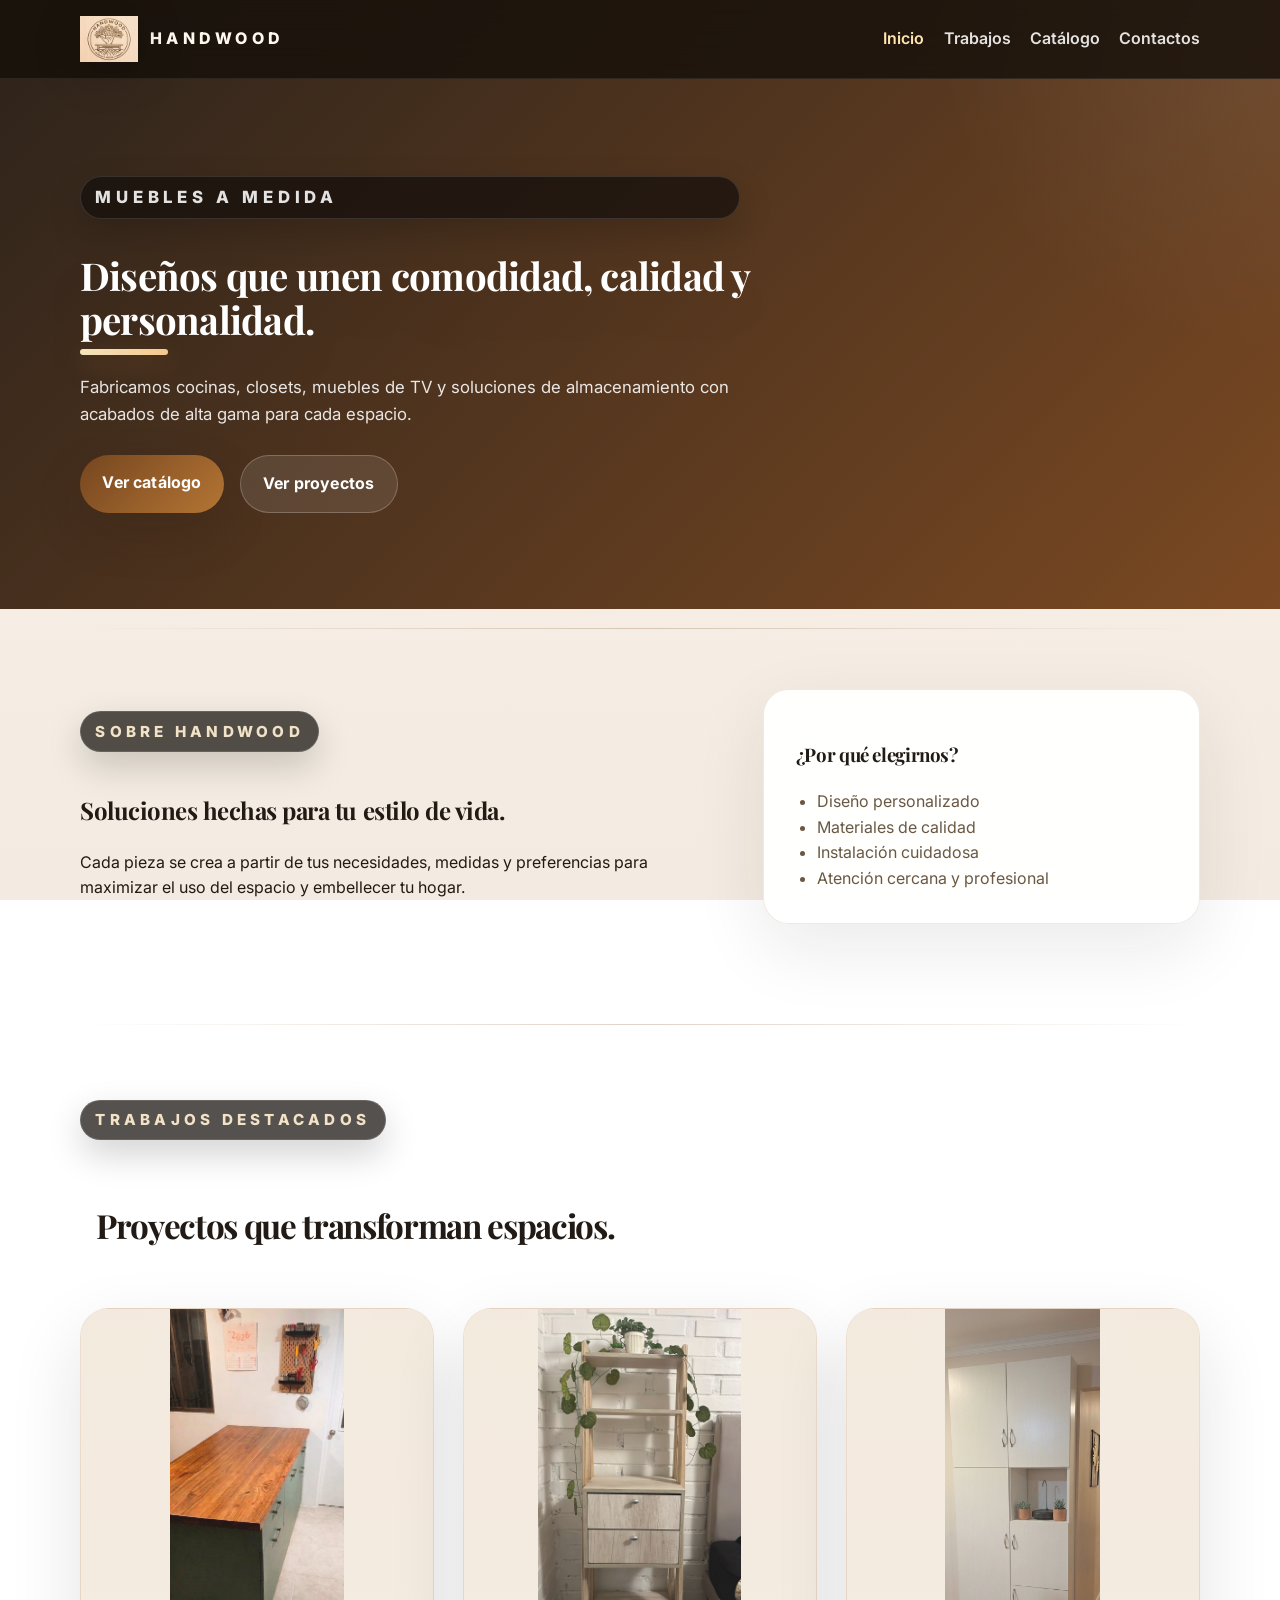
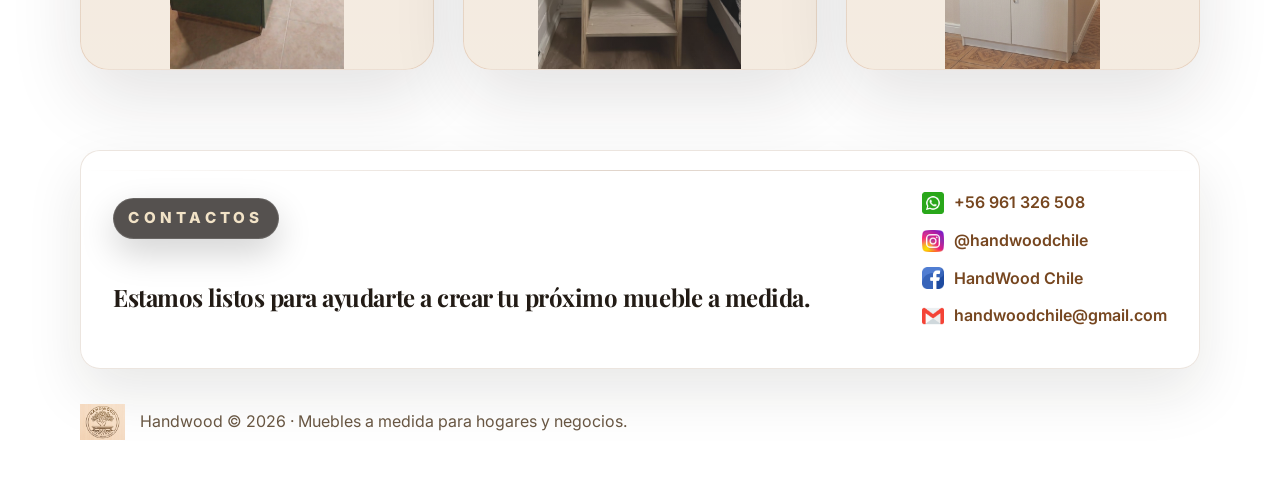
==== index.html @ 258ccde2 "Add files via upload" ====
<!DOCTYPE html>
<html lang="es">
  <head>
    <meta charset="UTF-8" />
    <meta name="viewport" content="width=device-width, initial-scale=1.0" />
    <meta http-equiv="Cache-Control" content="no-cache, no-store, must-revalidate" />
    <meta http-equiv="Pragma" content="no-cache" />
    <meta http-equiv="Expires" content="0" />
    <title>Handwood | Muebles a medida</title>
    <meta name="description" content="Handwood crea muebles a medida con diseño, funcionalidad y acabados premium para hogares y negocios." />
    <link rel="preconnect" href="https://fonts.googleapis.com" />
    <link rel="preconnect" href="https://fonts.gstatic.com" crossorigin />
    <link href="https://fonts.googleapis.com/css2?family=Inter:wght@400;500;600;700&family=Playfair+Display:wght@600;700;800&display=swap" rel="stylesheet" />
    <link rel="icon" href="assets/logo.png" />
    <link rel="stylesheet" href="styles.css" />
  </head>
  <body>
    <header class="hero">
      <nav class="topbar">
        <div class="container topbar-inner">
          <a class="brand" href="index.html">
            <img src="assets/logo.png" alt="Handwood logo" class="brand-logo" />
            <span class="brand-text">HANDWOOD</span>
          </a>
          <div class="nav-links">
            <a href="index.html" class="active">Inicio</a>
            <a href="trabajos.html">Trabajos</a>
            <a href="catalogo.html">Catálogo</a>
            <a href="index.html#contactos">Contactos</a>
          </div>
        </div>
      </nav>

      <div class="hero-content container">
        <p class="eyebrow">Muebles a medida</p>
        <h1>Diseños que unen comodidad, calidad y personalidad.</h1>
        <p>
          Fabricamos cocinas, closets, muebles de TV y soluciones de almacenamiento con acabados de alta gama para cada espacio.
        </p>
        <div class="hero-actions">
          <a class="btn btn-primary" href="catalogo.html">Ver catálogo</a>
          <a class="btn btn-secondary" href="trabajos.html">Ver proyectos</a>
        </div>
      </div>
    </header>

    <main>
      <section class="section container intro-grid">
        <div>
          <p class="eyebrow">Sobre Handwood</p>
          <h2>Soluciones hechas para tu estilo de vida.</h2>
          <p>
            Cada pieza se crea a partir de tus necesidades, medidas y preferencias para maximizar el uso del espacio y embellecer tu hogar.
          </p>
        </div>
        <div class="info-card">
          <h3>¿Por qué elegirnos?</h3>
          <ul>
            <li>Diseño personalizado</li>
            <li>Materiales de calidad</li>
            <li>Instalación cuidadosa</li>
            <li>Atención cercana y profesional</li>
          </ul>
        </div>
      </section>

      <section class="section container">
        <div class="section-heading">
          <p class="eyebrow">Trabajos destacados</p>
          <h2>Proyectos que transforman espacios.</h2>
        </div>
        <div class="card-grid">
          <article class="project-card featured-card">
            <div class="card-media featured-media-one"></div>
          </article>
          <article class="project-card featured-card">
            <div class="card-media featured-media-two"></div>
          </article>
          <article class="project-card featured-card">
            <div class="card-media featured-media-three"></div>
          </article>
        </div>
      </section>

      <section class="section container cta-panel" id="contactos">
        <div>
          <p class="eyebrow">Contactos</p>
          <h2>Estamos listos para ayudarte a crear tu próximo mueble a medida.</h2>
        </div>
        <div class="contact-list">
          <a href="https://wa.me/56961326508" target="_blank" rel="noopener noreferrer"><img src="assets/iconos/whatsapp.png" alt="WhatsApp" class="contact-icon" /> +56 961 326 508</a>
          <a href="https://www.instagram.com/handwoodchile" target="_blank" rel="noopener noreferrer"><img src="assets/iconos/instagram.png" alt="Instagram" class="contact-icon" /> @handwoodchile</a>
          <a href="https://www.facebook.com/profile.php?id=100071632183594" target="_blank" rel="noopener noreferrer"><img src="assets/iconos/facebook.png" alt="Facebook" class="contact-icon" /> HandWood Chile</a>
          <a href="https://mail.google.com/mail/u/0/#inbox?compose=GTvVlcSKkxCXFVtXChXRqWVPSfSnJZwxPkMhjGSwVfLMvhdhRhLSsgWjcGKsslqhRQZgchsJSPgbg"><img src="assets/iconos/gmail.png" alt="Gmail" class="contact-icon" /> handwoodchile@gmail.com</a>
        </div>
      </section>
    </main>
    

    <footer class="footer">
      <div class="container footer-inner">
        <img src="assets/logo.png" alt="Handwood logo" class="footer-logo" />
        <p>Handwood © 2026 · Muebles a medida para hogares y negocios.</p>
      </div>
    </footer>
  </body>
</html>
---- styles.css ----
:root {
  --bg: #f3ebe1;
  --surface: rgba(255, 251, 246, 0.94);
  --surface-2: #f1e6dc;
  --text: #221b15;
  --muted: #6a5844;
  --accent: #76461f;
  --accent-2: #b47534;
  --border: rgba(34, 27, 21, 0.12);
  --shadow: 0 22px 56px rgba(34, 27, 21, 0.12);
}

* {
  box-sizing: border-box;
}

body {
  margin: 0;
  font-family: "Inter", "Segoe UI", Tahoma, Geneva, Verdana, sans-serif;
  color: var(--text);
  background: radial-gradient(circle at top left, rgba(255, 255, 255, 0.8), transparent 28%), linear-gradient(180deg, #fbf3ea 0%, var(--bg) 100%);
  background-attachment: fixed;
  line-height: 1.6;
}

h1, h2, h3 {
  font-family: "Playfair Display", Georgia, serif;
  letter-spacing: -0.02em;
}

img {
  max-width: 100%;
  display: block;
}

.container {
  width: min(1120px, calc(100% - 2rem));
  margin: 0 auto;
}

.hero,
.page-header {
  background: radial-gradient(circle at top right, rgba(255, 255, 255, 0.08), transparent 25%), linear-gradient(135deg, rgba(36, 26, 18, 0.96), rgba(112, 59, 18, 0.92));
  color: white;
}

.topbar {
  position: sticky;
  top: 0;
  z-index: 1000;
  backdrop-filter: blur(16px);
  background: rgba(23, 16, 10, 0.82);
  border-bottom: 1px solid rgba(255, 255, 255, 0.08);
}

.topbar-inner {
  display: flex;
  justify-content: space-between;
  align-items: center;
  padding: 1rem 0;
}

.brand {
  font-weight: 800;
  letter-spacing: 0.32em;
  color: #fff8ef;
  text-decoration: none;
  display: flex;
  align-items: center;
  gap: 0.75rem;
}

.brand-logo {
  height: 46px;
  width: auto;
  display: inline-block;
  object-fit: contain;
  filter: drop-shadow(0 8px 22px rgba(0,0,0,0.22));
}

.brand-text {
  display: inline-block;
  font-weight: 800;
  letter-spacing: 0.28em;
  color: #fff8ef;
}

.footer-inner {
  display: flex;
  align-items: center;
  gap: 0.9rem;
}

.footer-logo {
  height: 36px;
  width: auto;
  opacity: 0.95;
}

.nav-links {
  display: flex;
  gap: 1.2rem;
}

.nav-links a {
  color: rgba(255, 255, 255, 0.88);
  text-decoration: none;
  font-weight: 600;
}

.nav-links a.active,
.nav-links a:hover {
  color: #ffe5b0;
}

.hero-content,
.page-intro {
  padding: 5rem 0 6rem;
  opacity: 0;
  transform: translateY(18px);
  animation: fadeInUp 0.95s ease-out forwards;
}

.hero-content h1,
.page-intro h1 {
  font-size: clamp(2.2rem, 3vw, 3.6rem);
  line-height: 1.15;
  margin: 0.3rem 0 1rem;
  max-width: 720px;
  text-shadow: 0 24px 60px rgba(0, 0, 0, 0.16);
  position: relative;
  display: inline-block;
}

.hero-content h1::after,
.page-intro h1::after {
  content: "";
  position: absolute;
  left: 0;
  bottom: -0.85rem;
  width: 5.5rem;
  height: 0.35rem;
  border-radius: 999px;
  background: linear-gradient(90deg, rgba(255, 238, 198, 0.95), rgba(255, 209, 148, 0.95));
  box-shadow: 0 8px 22px rgba(255, 172, 80, 0.18);
}

.hero-content p,
.page-intro p {
  max-width: 660px;
  color: rgba(255, 255, 255, 0.88);
  font-size: 1.05rem;
}

.catalog-status {
  margin-top: 2rem;
  max-width: 740px;
  padding: 1.4rem 1.5rem;
  border-radius: 1.5rem;
  background: rgba(255, 255, 255, 0.12);
  border: 1px solid rgba(255, 255, 255, 0.16);
  box-shadow: 0 20px 42px rgba(0, 0, 0, 0.1);
  display: flex;
  align-items: center;
  justify-content: center;
}

.catalog-status p {
  margin: 0;
  color: rgba(255, 255, 255, 0.92);
  font-weight: 600;
  text-align: center;
  line-height: 1.6;
}

.catalog-only {
  display: grid;
  place-items: center;
  min-height: 360px;
}

.eyebrow {
  text-transform: uppercase;
  letter-spacing: 0.28em;
  font-size: 0.95rem;
  font-weight: 800;
  color: #f2e3c7;
  margin-bottom: 1.2rem;
  display: inline-flex;
  align-items: center;
  gap: 0.45rem;
  padding: 0.45rem 0.9rem;
  border-radius: 999px;
  background: rgba(20, 15, 12, 0.72);
  border: 1px solid rgba(255, 255, 255, 0.12);
  box-shadow: 0 14px 35px rgba(0, 0, 0, 0.18);
  max-width: fit-content;
}

.hero-content .eyebrow,
.page-intro .eyebrow {
  display: block;
  margin-bottom: 1.8rem;
}

.section-heading {
  margin-bottom: 1.75rem;
  display: flex;
  flex-direction: column;
  gap: 0.75rem;
  position: relative;
}

.section-heading h2 {
  font-size: clamp(2rem, 2.7vw, 3rem);
  color: #221b15;
  letter-spacing: -0.04em;
  max-width: 720px;
  padding-left: 1rem;
}


.hero-actions {
  display: flex;
  gap: 1rem;
  flex-wrap: wrap;
  margin-top: 1.7rem;
}

.btn {
  display: inline-block;
  padding: 0.95rem 1.4rem;
  border-radius: 999px;
  text-decoration: none;
  font-weight: 700;
  letter-spacing: 0.01em;
  transition: transform 0.2s ease, box-shadow 0.2s ease, background 0.2s ease;
}

.btn:hover {
  transform: translateY(-2px);
}

.btn-primary {
  background: linear-gradient(135deg, var(--accent), var(--accent-2));
  color: white;
  box-shadow: 0 20px 48px rgba(44, 24, 12, 0.2);
}

.btn-secondary {
  background: rgba(255, 255, 255, 0.1);
  color: white;
  border: 1px solid rgba(255, 255, 255, 0.22);
}

.section {
  padding: 5rem 0;
  position: relative;
  opacity: 0;
  transform: translateY(18px);
  animation: fadeInUp 0.95s ease-out forwards;
  animation-delay: 0.1s;
}

.section::before {
  content: "";
  position: absolute;
  top: 1.2rem;
  left: 0;
  width: 100%;
  height: 1px;
  background: linear-gradient(90deg, transparent, rgba(124, 72, 29, 0.24), transparent);
}

.intro-grid {
  display: grid;
  grid-template-columns: 1.25fr 0.85fr;
  gap: 2.5rem;
  align-items: center;
}

.info-card,
.project-card,
.catalog-card {
  background: rgba(255, 255, 255, 0.96);
  border: 1px solid rgba(124, 72, 29, 0.12);
  border-radius: 1.6rem;
  box-shadow: 0 24px 72px rgba(34, 27, 21, 0.09);
  transition: transform 0.25s ease, box-shadow 0.25s ease, border-color 0.25s ease;
  position: relative;
  overflow: hidden;
}

.info-card {
  padding: 2rem;
}

.info-card ul {
  margin: 0.9rem 0 0;
  padding-left: 1.3rem;
  color: var(--muted);
}

.section-heading {
  margin-bottom: 1.75rem;
}

.section-heading h2 {
  font-size: clamp(2rem, 2.6vw, 2.8rem);
}

.card-grid,
.catalog-grid {
  display: grid;
  gap: 1.8rem;
}

.card-grid {
  grid-template-columns: repeat(3, minmax(0, 1fr));
}

.catalog-grid {
  grid-template-columns: repeat(2, minmax(0, 1fr));
}

.project-card {
  overflow: hidden;
  background: linear-gradient(180deg, #fff8f1 0%, #f7e9dc 100%);
  border-radius: 1.8rem;
}

.project-card::after,
.catalog-card::after {
  content: "";
  position: absolute;
  inset: 0;
  background: linear-gradient(120deg, transparent 20%, rgba(255, 255, 255, 0.35) 50%, transparent 80%);
  transform: translateX(-100%);
  transition: transform 0.7s ease;
  pointer-events: none;
}

.card-media {
  min-height: 280px;
  position: relative;
  background-color: #f2e6db;
  background-size: cover;
  background-position: center;
  background-repeat: no-repeat;
  transition: transform 0.35s ease, filter 0.35s ease;
  overflow: hidden;
}

.card-media img.slide-fade {
  position: absolute;
  inset: 0;
  width: 100%;
  height: 100%;
  object-fit: contain;
  object-position: center;
  opacity: 0;
  transition: opacity 0.9s ease, transform 0.9s ease;
  will-change: opacity, transform;
}

.featured-card {
  border: 1px solid rgba(124, 72, 29, 0.14);
  box-shadow: 0 28px 72px rgba(34, 27, 21, 0.12);
  overflow: hidden;
  transition: transform 0.3s ease, box-shadow 0.3s ease;
}

.featured-card:hover {
  transform: translateY(-8px);
  box-shadow: 0 34px 98px rgba(34, 27, 21, 0.14);
}

.featured-card .card-media {
  min-height: 360px;
  position: relative;
  background-color: #f3e9dd;
  background-size: contain;
  background-position: center;
  background-repeat: no-repeat;
}

.featured-card .card-media::after {
  content: '';
  position: absolute;
  inset: 0;
  background: linear-gradient(180deg, rgba(255,255,255,0.04) 0%, rgba(255,255,255,0.12) 100%);
}

.featured-card .card-content {
  display: none;
}

.featured-media-one { background-image: url("trabajosrealizados/Meson Isla1.0.png"); }
.featured-media-two { background-image: url("trabajosrealizados/Velador1.jpeg"); }
.featured-media-three { background-image: url("trabajosrealizados/MuebleAgua1.png"); }

.card-media img.slide-fade.next-slide {
  opacity: 0;
}

.card-media img.slide-fade.current-slide {
  opacity: 1;
  z-index: 2;
}

.card-media img.slide-fade {
  z-index: 1;
  transition: opacity 0.9s ease, transform 0.9s ease;
}

.project-card:hover .card-media img.slide-fade {
  transform: scale(1.02);
}

.gallery-trigger .card-media {
  min-height: 340px;
  border-bottom: 1px solid rgba(34, 27, 21, 0.08);
  background-size: contain;
  background-position: center;
  background-repeat: no-repeat;
  background: #e9d6c2;
}

.card-content {
  padding: 1.5rem;
  display: grid;
  gap: 0.8rem;
  background: #fff;
}

.project-card .card-media,
.catalog-card .card-media,
.gallery-trigger .card-media {
  border-bottom-left-radius: 1.8rem;
  border-bottom-right-radius: 1.8rem;
}

.project-card .card-content {
  border-bottom-left-radius: 1.8rem;
  border-bottom-right-radius: 1.8rem;
}

.project-card:hover,
.catalog-card:hover,
.info-card:hover {
  transform: translateY(-8px) scale(1.01);
  box-shadow: 0 28px 68px rgba(34, 27, 21, 0.15);
  border-color: rgba(124, 72, 29, 0.18);
}

.gallery-trigger {
  cursor: pointer;
}

.gallery-trigger .card-content {
  position: relative;
  padding-bottom: 1.8rem;
}

.gallery-label {
  position: absolute;
  right: 1rem;
  bottom: 1rem;
  display: inline-flex;
  align-items: center;
  justify-content: center;
  gap: 0.5rem;
  padding: 0.75rem 1.15rem;
  border-radius: 999px;
  border: 1px solid rgba(124, 72, 29, 0.18);
  background: rgba(255, 255, 255, 0.96);
  color: var(--accent-2);
  font-size: 0.9rem;
  font-weight: 700;
  letter-spacing: 0.02em;
  transition: transform 0.25s ease, background 0.25s ease, box-shadow 0.25s ease;
  backdrop-filter: blur(6px);
}

.gallery-label:hover,
.gallery-label:focus {
  background: rgba(124, 72, 29, 0.14);
  transform: translateY(-3px) scale(1.02);
  box-shadow: 0 14px 32px rgba(34, 27, 21, 0.14);
}

.gallery-label:focus {
  outline: 2px solid rgba(124, 72, 29, 0.35);
  outline-offset: 2px;
}

.gallery-modal {
  position: fixed;
  inset: 0;
  display: none;
  align-items: center;
  justify-content: center;
  padding: 2rem;
  z-index: 2000;
}

.gallery-modal.open {
  display: flex;
}

.gallery-overlay {
  position: absolute;
  inset: 0;
  background: rgba(34, 27, 21, 0.72);
}

.gallery-dialog {
  position: relative;
  width: min(1100px, 100%);
  max-height: min(85vh, 900px);
  padding: 2rem;
  background: var(--surface);
  border-radius: 1.5rem;
  border: 1px solid rgba(34, 27, 21, 0.12);
  box-shadow: 0 40px 90px rgba(34, 27, 21, 0.18);
  overflow: hidden;
  z-index: 1;
}

.gallery-close {
  position: absolute;
  top: 1rem;
  right: 1rem;
  width: 3rem;
  height: 3rem;
  border: none;
  border-radius: 50%;
  background: rgba(34, 27, 21, 0.08);
  color: var(--text);
  font-size: 1.5rem;
  cursor: pointer;
}

.gallery-header {
  margin-bottom: 1.5rem;
}

.gallery-viewer {
  position: relative;
  display: grid;
  grid-template-columns: auto minmax(0, 1fr) auto;
  align-items: center;
  gap: 1rem;
  padding: 1rem 0;
}

.gallery-image-wrap {
  position: relative;
  overflow: hidden;
  border-radius: 1.5rem;
  background: #f7f0e8;
  border: 1px solid rgba(34, 27, 21, 0.08);
}

#galleryImage {
  width: 100%;
  height: 520px;
  object-fit: contain;
  display: block;
  cursor: zoom-in;
  transition: transform 0.3s ease;
  transform-origin: center center;
  touch-action: none;
}

#galleryImage.zoomed {
  cursor: grab;
}

#galleryImage.dragging {
  cursor: grabbing;
}

@media (max-width: 860px) {
  .gallery-viewer {
    grid-template-columns: 1fr;
  }

  .gallery-nav {
    width: 3rem;
    height: 3rem;
    font-size: 1.9rem;
  }

  #galleryImage {
    height: 420px;
  }
}

.gallery-nav {
  border: none;
  background: rgba(34, 27, 21, 0.12);
  color: var(--text);
  font-size: 2.25rem;
  width: 3.5rem;
  height: 3.5rem;
  border-radius: 999px;
  cursor: pointer;
  transition: background 0.2s ease, transform 0.2s ease;
}

.gallery-nav:hover {
  background: rgba(34, 27, 21, 0.18);
  transform: scale(1.05);
}

.gallery-thumbs {
  display: flex;
  gap: 0.75rem;
  flex-wrap: nowrap;
  overflow-x: auto;
  padding-top: 0.75rem;
}

.gallery-thumb {
  width: 80px;
  height: 60px;
  border-radius: 1rem;
  overflow: hidden;
  border: 2px solid transparent;
  flex: 0 0 auto;
  cursor: pointer;
}

.gallery-thumb img {
  width: 100%;
  height: 100%;
  object-fit: cover;
}

.gallery-thumb.active {
  border-color: var(--accent);
}

@media (max-width: 860px) {
  .gallery-slides {
    grid-template-columns: 1fr;
  }
}

.project-card:hover::after,
.catalog-card:hover::after {
  transform: translateX(100%);
}

@keyframes fadeInUp {
  from {
    opacity: 0;
    transform: translateY(18px);
  }
  to {
    opacity: 1;
    transform: translateY(0);
  }
}

.project-card:hover .card-media {
  transform: scale(1.05);
  filter: brightness(1.04) saturate(1.08);
}

.card-media::before {
  content: '';
  position: absolute;
  inset: 0;
  pointer-events: none;
  background: radial-gradient(circle at top center, rgba(255,255,255,0.12), transparent 35%);
}

.media-one {
  background: linear-gradient(135deg, rgba(123, 63, 17, 0.35), rgba(34, 27, 21, 0.4)), url("https://images.unsplash.com/photo-1505693416388-ac5ce068fe85?auto=format&fit=crop&w=900&q=80");
}

.media-two {
  background: linear-gradient(135deg, rgba(123, 63, 17, 0.35), rgba(34, 27, 21, 0.4)), url("https://images.unsplash.com/photo-1484154218962-a197022b5858?auto=format&fit=crop&w=900&q=80");
}

.media-three {
  background: linear-gradient(135deg, rgba(123, 63, 17, 0.35), rgba(34, 27, 21, 0.4)), url("https://images.unsplash.com/photo-1513694203232-719a280e022f?auto=format&fit=crop&w=900&q=80");
}

.media-four {
  background: linear-gradient(135deg, rgba(123, 63, 17, 0.35), rgba(34, 27, 21, 0.4)), url("https://images.unsplash.com/photo-1460317442991-0ec209397118?auto=format&fit=crop&w=900&q=80");
}

.media-five {
  background: linear-gradient(135deg, rgba(123, 63, 17, 0.35), rgba(34, 27, 21, 0.4)), url("https://images.unsplash.com/photo-1505693416388-ac5ce068fe85?auto=format&fit=crop&w=900&q=80");
}

.media-six {
  background: linear-gradient(135deg, rgba(123, 63, 17, 0.35), rgba(34, 27, 21, 0.4)), url("https://images.unsplash.com/photo-1494526585095-c41746248156?auto=format&fit=crop&w=900&q=80");
}

.card-content,
.catalog-card {
  padding: 1.25rem;
}

.tag {
  display: inline-block;
  margin-top: 0.7rem;
  padding: 0.35rem 0.75rem;
  border-radius: 999px;
  background: var(--surface-2);
  color: var(--accent);
  font-size: 0.82rem;
  font-weight: 700;
}

.cta-panel {
  display: flex;
  justify-content: space-between;
  align-items: center;
  gap: 1.5rem;
  background: rgba(255,255,255,0.95);
  border: 1px solid rgba(124, 72, 29, 0.14);
  border-radius: 1.25rem;
  padding: 2rem;
  box-shadow: 0 24px 56px rgba(34, 27, 21, 0.1);
}

.contact-list {
  display: flex;
  flex-direction: column;
  gap: 0.75rem;
}

.contact-list a {
  color: var(--accent);
  text-decoration: none;
  font-weight: 600;
  transition: color 0.2s ease, transform 0.2s ease;
  display: inline-flex;
  align-items: center;
  gap: 0.6rem;
}

.contact-icon {
  width: 22px;
  height: 22px;
  object-fit: contain;
}

.contact-list a:hover {
  color: var(--accent-2);
  transform: translateX(4px);
}

.catalog-card ul {
  margin: 0.8rem 0 0;
  padding-left: 1.1rem;
  color: var(--muted);
}

.footer {
  padding: 1.5rem 0 2rem;
  color: var(--muted);
  text-align: center;
}

@media (max-width: 860px) {
  .intro-grid,
  .card-grid,
  .catalog-grid,
  .cta-panel {
    grid-template-columns: 1fr;
  }

  .cta-panel {
    display: grid;
  }
}

@media (max-width: 640px) {
  .nav {
    flex-direction: column;
    gap: 0.8rem;
  }

  .nav-links {
    flex-wrap: wrap;
    justify-content: center;
  }

  .hero-content,
  .page-intro {
    padding: 3rem 0 4rem;
  }
}
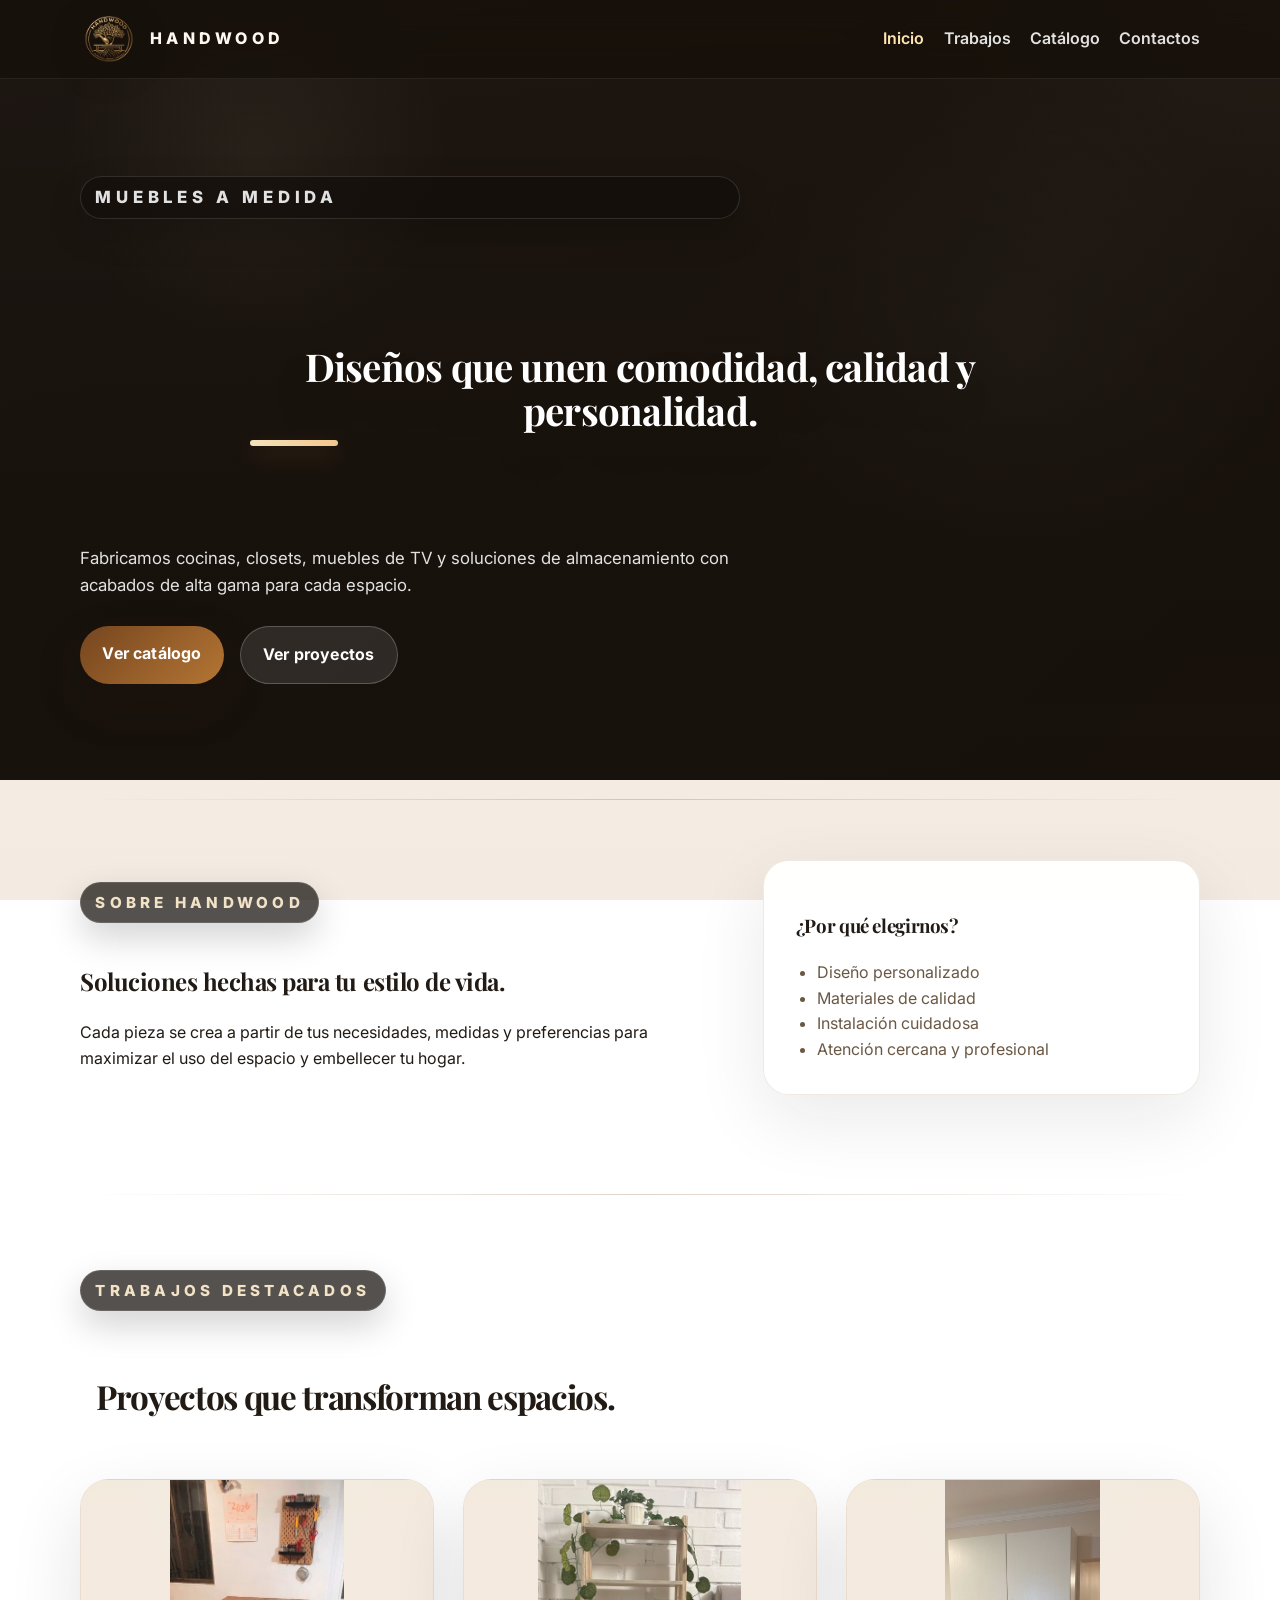
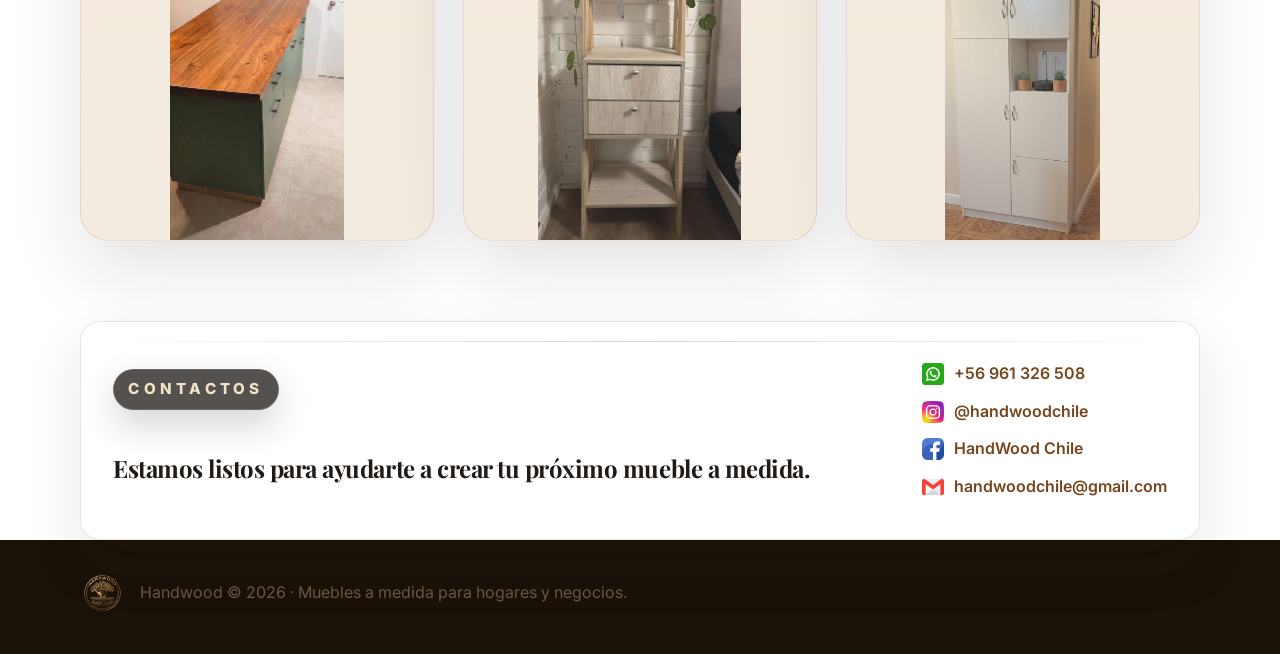
==== commit d9bfaad4: "Add files via upload" ====
--- a/index.html
+++ b/index.html
@@ -33,7 +33,9 @@
 
       <div class="hero-content container">
         <p class="eyebrow">Muebles a medida</p>
-        <h1>Diseños que unen comodidad, calidad y personalidad.</h1>
+        <div class="hero-title-wrap">
+          <h1>Diseños que unen comodidad, calidad y personalidad.</h1>
+        </div>
         <p>
           Fabricamos cocinas, closets, muebles de TV y soluciones de almacenamiento con acabados de alta gama para cada espacio.
         </p>
--- a/styles.css
+++ b/styles.css
@@ -40,7 +40,7 @@
 
 .hero,
 .page-header {
-  background: radial-gradient(circle at top right, rgba(255, 255, 255, 0.08), transparent 25%), linear-gradient(135deg, rgba(36, 26, 18, 0.96), rgba(112, 59, 18, 0.92));
+  background: radial-gradient(circle at top right, rgba(255, 255, 255, 0.08), transparent 25%), linear-gradient(135deg, rgba(18, 12, 8, 0.9), rgba(35, 23, 14, 0.98));
   color: white;
 }
 
@@ -113,12 +113,50 @@
   color: #ffe5b0;
 }
 
+.hero,
+.page-intro {
+  position: relative;
+}
+
+.hero {
+  overflow: hidden;
+}
+
 .hero-content,
 .page-intro {
   padding: 5rem 0 6rem;
   opacity: 0;
   transform: translateY(18px);
   animation: fadeInUp 0.95s ease-out forwards;
+}
+
+.hero::before {
+  content: "";
+  position: absolute;
+  inset: 0;
+  background: radial-gradient(circle at 20% 20%, rgba(255, 230, 190, 0.12), transparent 16%),
+              radial-gradient(circle at 80% 45%, rgba(255, 255, 255, 0.08), transparent 24%),
+              linear-gradient(180deg, rgba(35, 25, 15, 0.25), rgba(20, 15, 10, 0.15));
+  opacity: 0.95;
+  pointer-events: none;
+}
+
+.hero::after {
+  content: "";
+  position: absolute;
+  inset: 0;
+  background: linear-gradient(180deg, rgba(15, 10, 6, 0.4) 0%, rgba(20, 15, 10, 0.8) 70%);
+  pointer-events: none;
+}
+
+.hero-content,
+.hero .topbar,
+.hero .hero-actions,
+.hero .eyebrow,
+.hero h1,
+.hero p {
+  position: relative;
+  z-index: 1;
 }
 
 .hero-content h1,
@@ -130,6 +168,27 @@
   text-shadow: 0 24px 60px rgba(0, 0, 0, 0.16);
   position: relative;
   display: inline-block;
+}
+
+.hero-title-wrap {
+  position: relative;
+  width: 100%;
+  display: grid;
+  place-items: center;
+  margin-bottom: 1rem;
+  padding: 2rem 0 1.3rem;
+  min-height: 280px;
+}
+
+.hero-title-wrap::before {
+  display: none;
+}
+
+.hero-title-wrap h1 {
+  position: relative;
+  z-index: 1;
+  text-align: center;
+  max-width: 780px;
 }
 
 .hero-content h1::after,
@@ -766,6 +825,7 @@
   padding: 1.5rem 0 2rem;
   color: var(--muted);
   text-align: center;
+  background: #1a1209;
 }
 
 @media (max-width: 860px) {
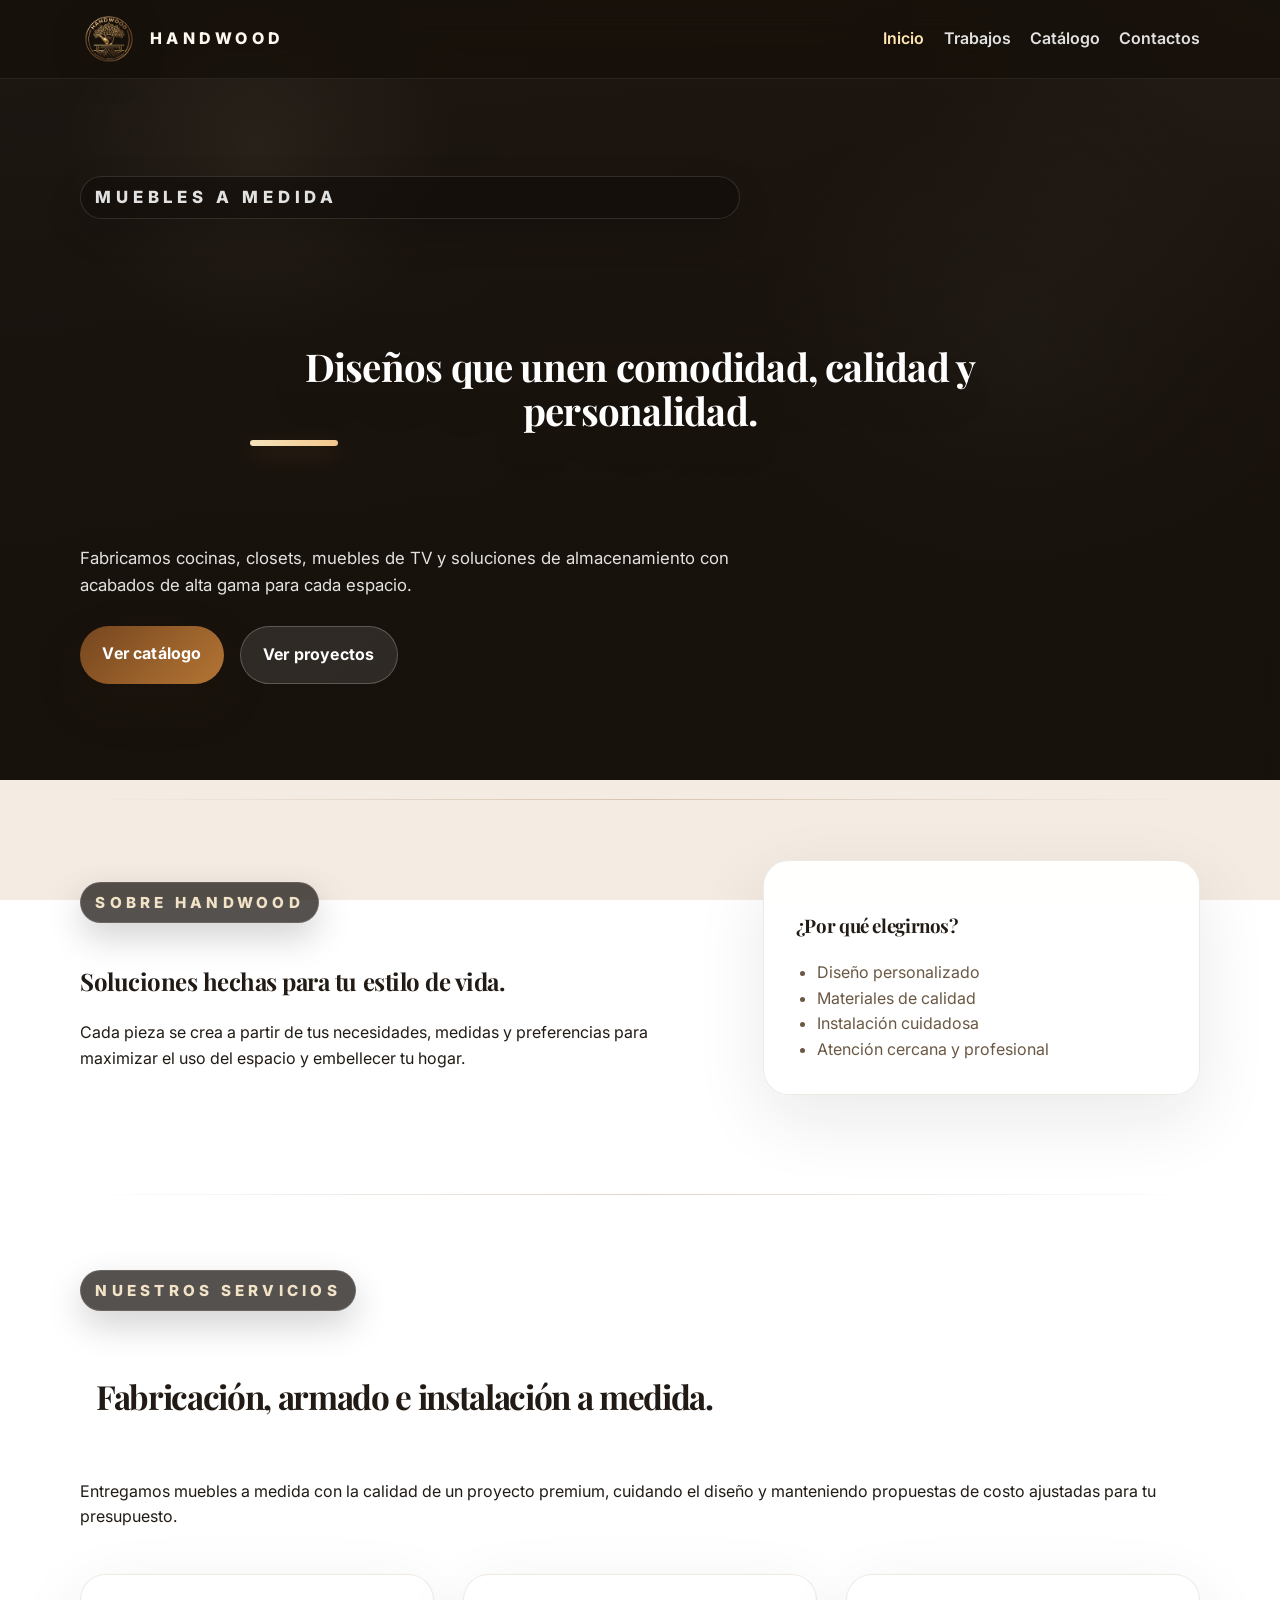
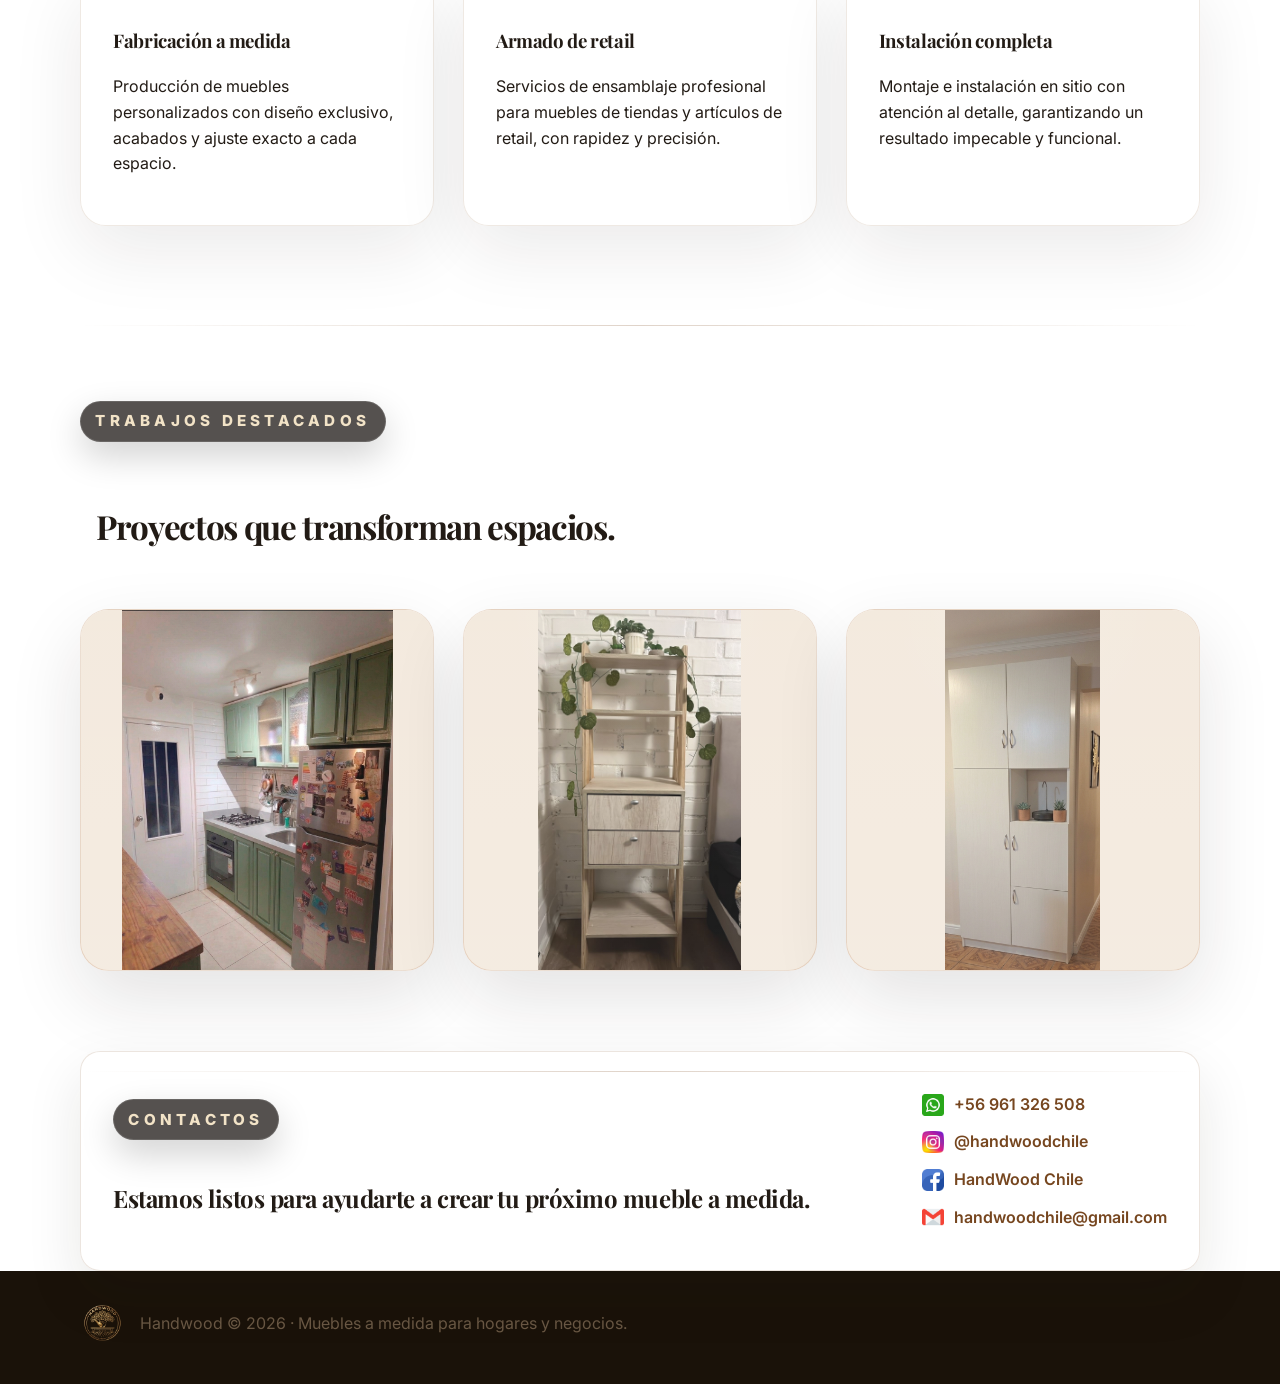
==== commit cdb69810: "Add files via upload" ====
--- a/index.html
+++ b/index.html
@@ -12,7 +12,7 @@
     <link rel="preconnect" href="https://fonts.gstatic.com" crossorigin />
     <link href="https://fonts.googleapis.com/css2?family=Inter:wght@400;500;600;700&family=Playfair+Display:wght@600;700;800&display=swap" rel="stylesheet" />
     <link rel="icon" href="assets/logo.png" />
-    <link rel="stylesheet" href="styles.css" />
+    <link rel="stylesheet" href="styles.css?v=1.0.0" />
   </head>
   <body>
     <header class="hero">
@@ -68,6 +68,36 @@
 
       <section class="section container">
         <div class="section-heading">
+          <p class="eyebrow">Nuestros servicios</p>
+          <h2>Fabricación, armado e instalación a medida.</h2>
+          <p>
+            Entregamos muebles a medida con la calidad de un proyecto premium, cuidando el diseño y manteniendo propuestas de costo ajustadas para tu presupuesto.
+          </p>
+        </div>
+        <div class="card-grid">
+          <article class="info-card">
+            <h3>Fabricación a medida</h3>
+            <p>
+              Producción de muebles personalizados con diseño exclusivo, acabados y ajuste exacto a cada espacio.
+            </p>
+          </article>
+          <article class="info-card">
+            <h3>Armado de retail</h3>
+            <p>
+              Servicios de ensamblaje profesional para muebles de tiendas y artículos de retail, con rapidez y precisión.
+            </p>
+          </article>
+          <article class="info-card">
+            <h3>Instalación completa</h3>
+            <p>
+              Montaje e instalación en sitio con atención al detalle, garantizando un resultado impecable y funcional.
+            </p>
+          </article>
+        </div>
+      </section>
+
+      <section class="section container">
+        <div class="section-heading">
           <p class="eyebrow">Trabajos destacados</p>
           <h2>Proyectos que transforman espacios.</h2>
         </div>
--- a/styles.css
+++ b/styles.css
@@ -454,7 +454,7 @@
   display: none;
 }
 
-.featured-media-one { background-image: url("trabajosrealizados/Meson Isla1.0.png"); }
+.featured-media-one { background-image: url("trabajosrealizados/PuertasCocina.png"); }
 .featured-media-two { background-image: url("trabajosrealizados/Velador1.jpeg"); }
 .featured-media-three { background-image: url("trabajosrealizados/MuebleAgua1.png"); }
 
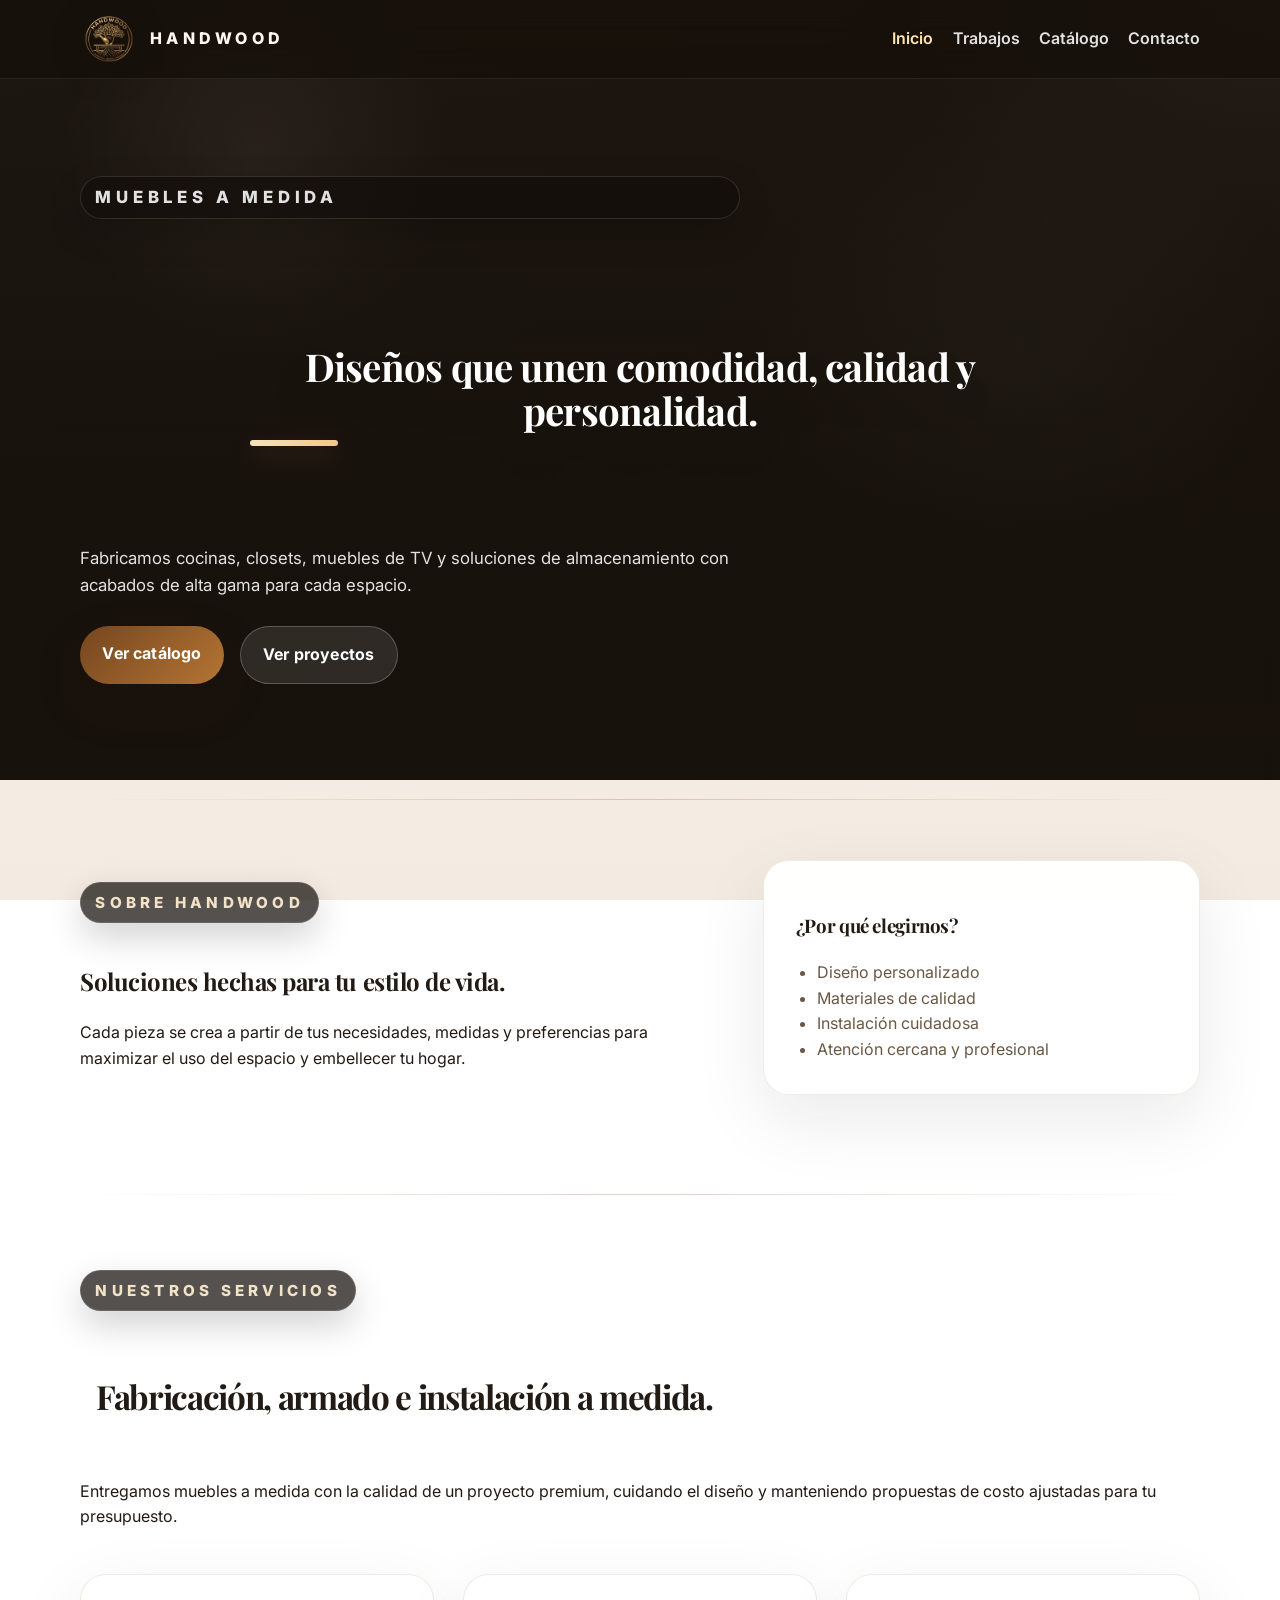
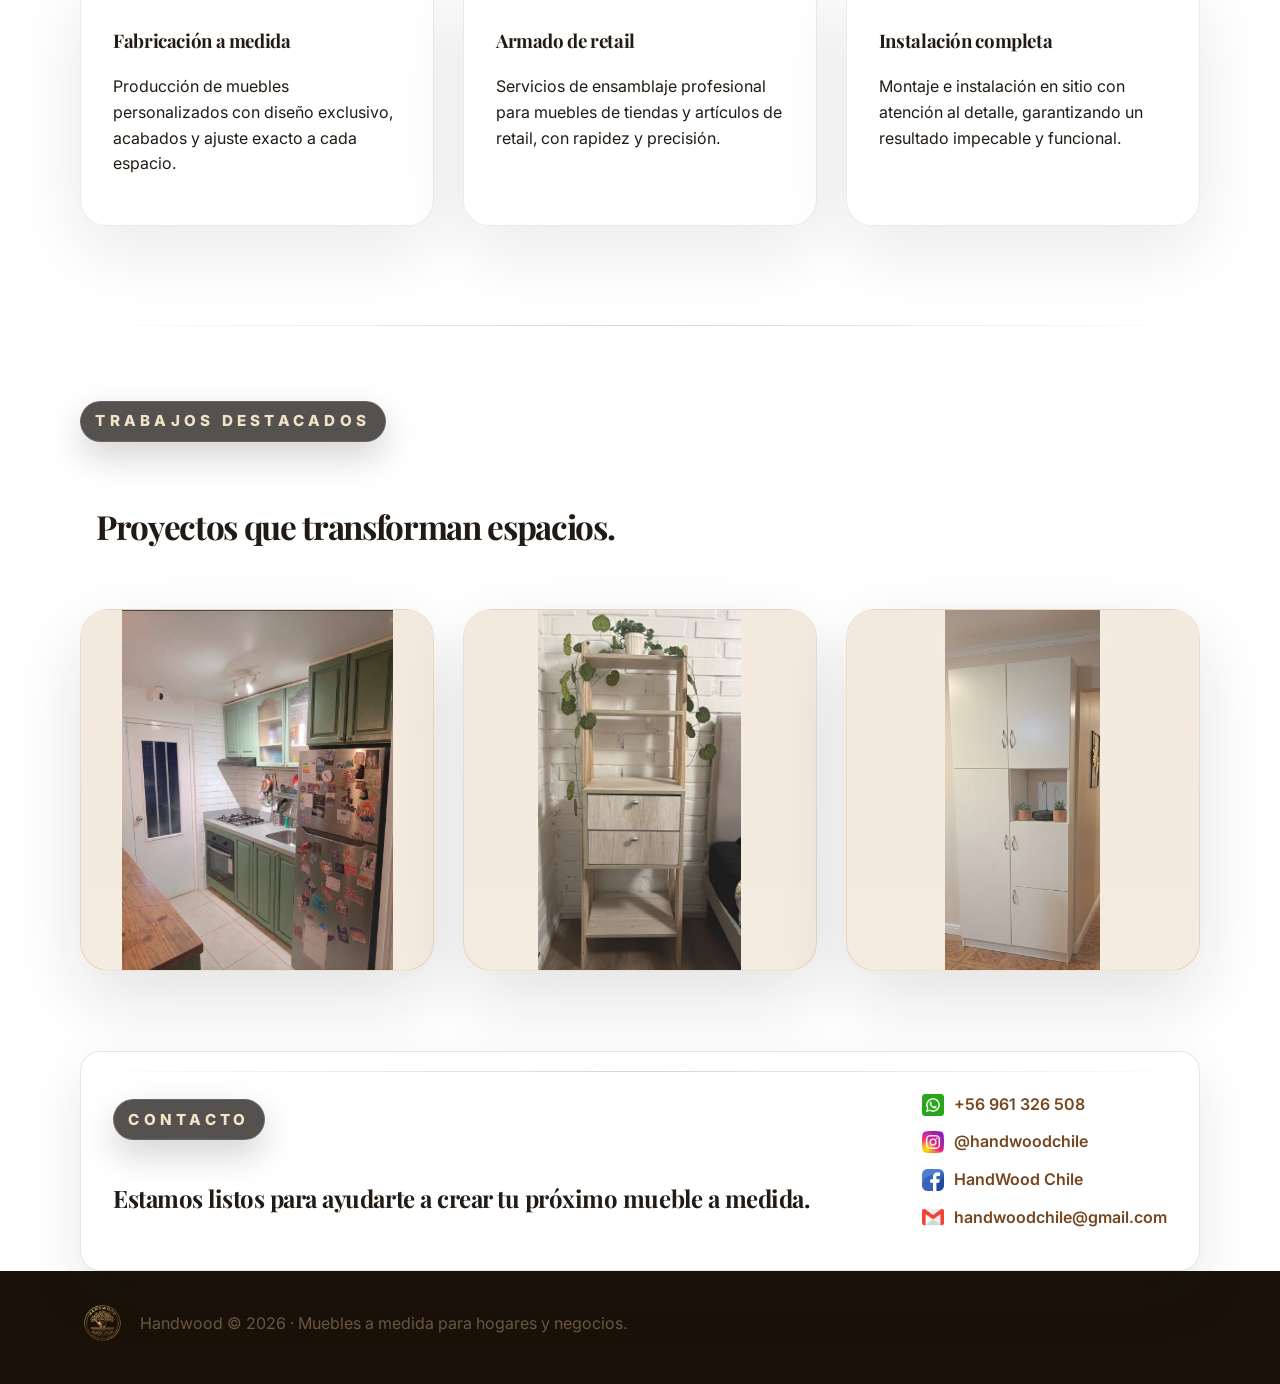
==== commit 7966904d: "Add files via upload" ====
--- a/index.html
+++ b/index.html
@@ -12,7 +12,7 @@
     <link rel="preconnect" href="https://fonts.gstatic.com" crossorigin />
     <link href="https://fonts.googleapis.com/css2?family=Inter:wght@400;500;600;700&family=Playfair+Display:wght@600;700;800&display=swap" rel="stylesheet" />
     <link rel="icon" href="assets/logo.png" />
-    <link rel="stylesheet" href="styles.css?v=1.0.0" />
+    <link rel="stylesheet" href="styles.css?v=1.0.1" />
   </head>
   <body>
     <header class="hero">
@@ -22,11 +22,16 @@
             <img src="assets/logo.png" alt="Handwood logo" class="brand-logo" />
             <span class="brand-text">HANDWOOD</span>
           </a>
-          <div class="nav-links">
+          <button class="menu-toggle" type="button" aria-label="Abrir menú" aria-expanded="false" aria-controls="mobileNav">
+            <span></span>
+            <span></span>
+            <span></span>
+          </button>
+          <div class="nav-links" id="mobileNav">
             <a href="index.html" class="active">Inicio</a>
             <a href="trabajos.html">Trabajos</a>
             <a href="catalogo.html">Catálogo</a>
-            <a href="index.html#contactos">Contactos</a>
+            <a href="index.html#contactos">Contacto</a>
           </div>
         </div>
       </nav>
@@ -116,7 +121,7 @@
 
       <section class="section container cta-panel" id="contactos">
         <div>
-          <p class="eyebrow">Contactos</p>
+          <p class="eyebrow">Contacto</p>
           <h2>Estamos listos para ayudarte a crear tu próximo mueble a medida.</h2>
         </div>
         <div class="contact-list">
@@ -135,5 +140,6 @@
         <p>Handwood © 2026 · Muebles a medida para hogares y negocios.</p>
       </div>
     </footer>
+    <script src="script.js"></script>
   </body>
 </html>
--- a/styles.css
+++ b/styles.css
@@ -111,6 +111,42 @@
 .nav-links a.active,
 .nav-links a:hover {
   color: #ffe5b0;
+}
+
+.menu-toggle {
+  display: none;
+  flex-direction: column;
+  justify-content: center;
+  gap: 0.25rem;
+  padding: 0.45rem;
+  border: 0;
+  border-radius: 0.6rem;
+  background: transparent;
+  cursor: pointer;
+  position: relative;
+  z-index: 2;
+}
+
+.menu-toggle span {
+  display: block;
+  width: 1.35rem;
+  height: 2px;
+  border-radius: 999px;
+  background: #fff8ef;
+  transition: transform 0.25s ease, opacity 0.25s ease;
+  transform-origin: center;
+}
+
+.menu-toggle.open span:nth-child(1) {
+  transform: translateY(6px) rotate(45deg);
+}
+
+.menu-toggle.open span:nth-child(2) {
+  opacity: 0;
+}
+
+.menu-toggle.open span:nth-child(3) {
+  transform: translateY(-6px) rotate(-45deg);
 }
 
 .hero,
@@ -842,14 +878,53 @@
 }
 
 @media (max-width: 640px) {
-  .nav {
+  .topbar-inner {
+    position: relative;
+  }
+
+  .menu-toggle {
+    display: inline-flex;
+  }
+
+  .nav-links {
+    position: absolute;
+    top: calc(100% + 0.7rem);
+    right: 0;
+    left: 0;
     flex-direction: column;
-    gap: 0.8rem;
-  }
-
-  .nav-links {
-    flex-wrap: wrap;
-    justify-content: center;
+    gap: 0.45rem;
+    padding: 1rem;
+    border-radius: 1rem;
+    background: linear-gradient(135deg, rgba(23, 16, 10, 0.99), rgba(48, 30, 18, 0.98));
+    border: 1px solid rgba(255, 255, 255, 0.16);
+    box-shadow: 0 24px 60px rgba(0, 0, 0, 0.38);
+    display: flex;
+    opacity: 0;
+    visibility: hidden;
+    transform: translateY(-10px);
+    pointer-events: none;
+    transition: opacity 0.25s ease, transform 0.25s ease, visibility 0.25s ease;
+    z-index: 2000;
+  }
+
+  .nav-links.open {
+    opacity: 1;
+    visibility: visible;
+    transform: translateY(0);
+    pointer-events: auto;
+  }
+
+  .nav-links a {
+    padding: 0.6rem 0.4rem;
+    font-size: 1rem;
+    border-radius: 0.6rem;
+    background: rgba(255, 255, 255, 0.04);
+  }
+
+  .nav-links a:hover,
+  .nav-links a.active {
+    background: rgba(255, 229, 176, 0.16);
+    color: #ffe5b0;
   }
 
   .hero-content,
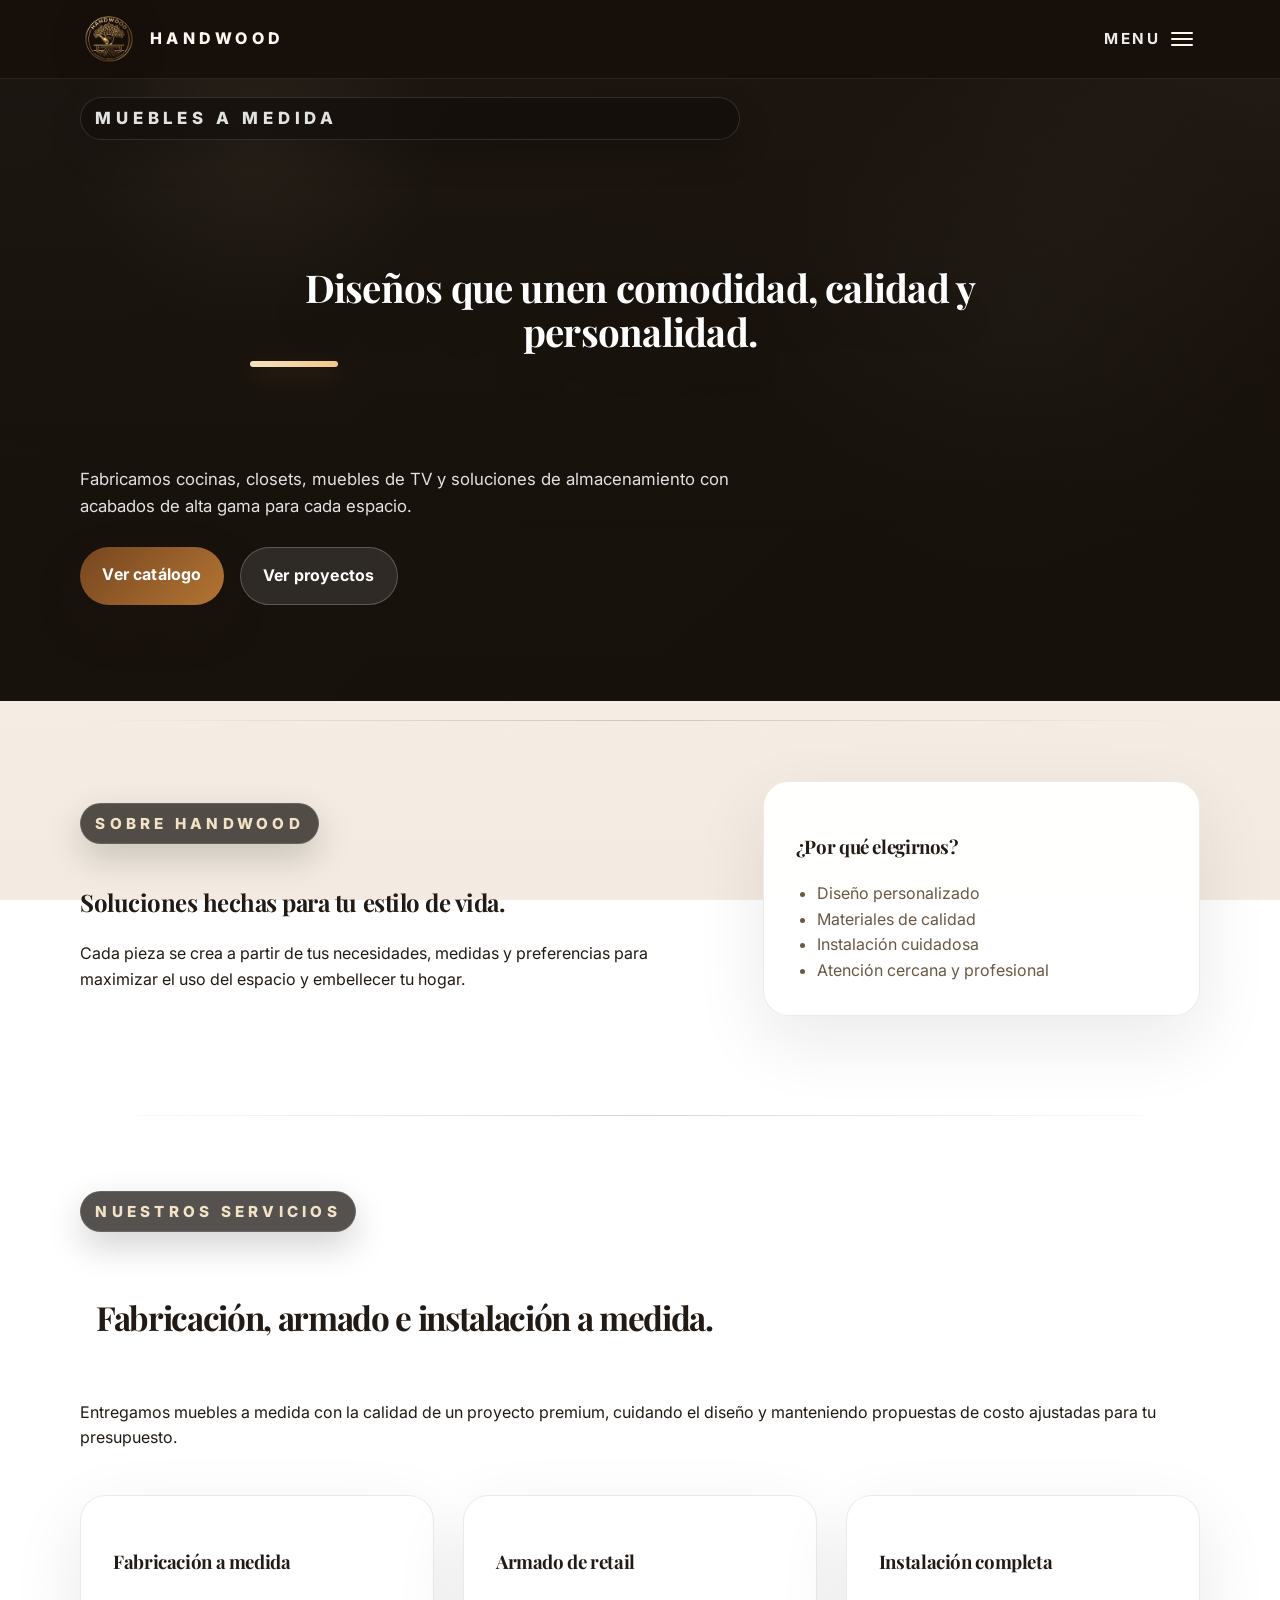
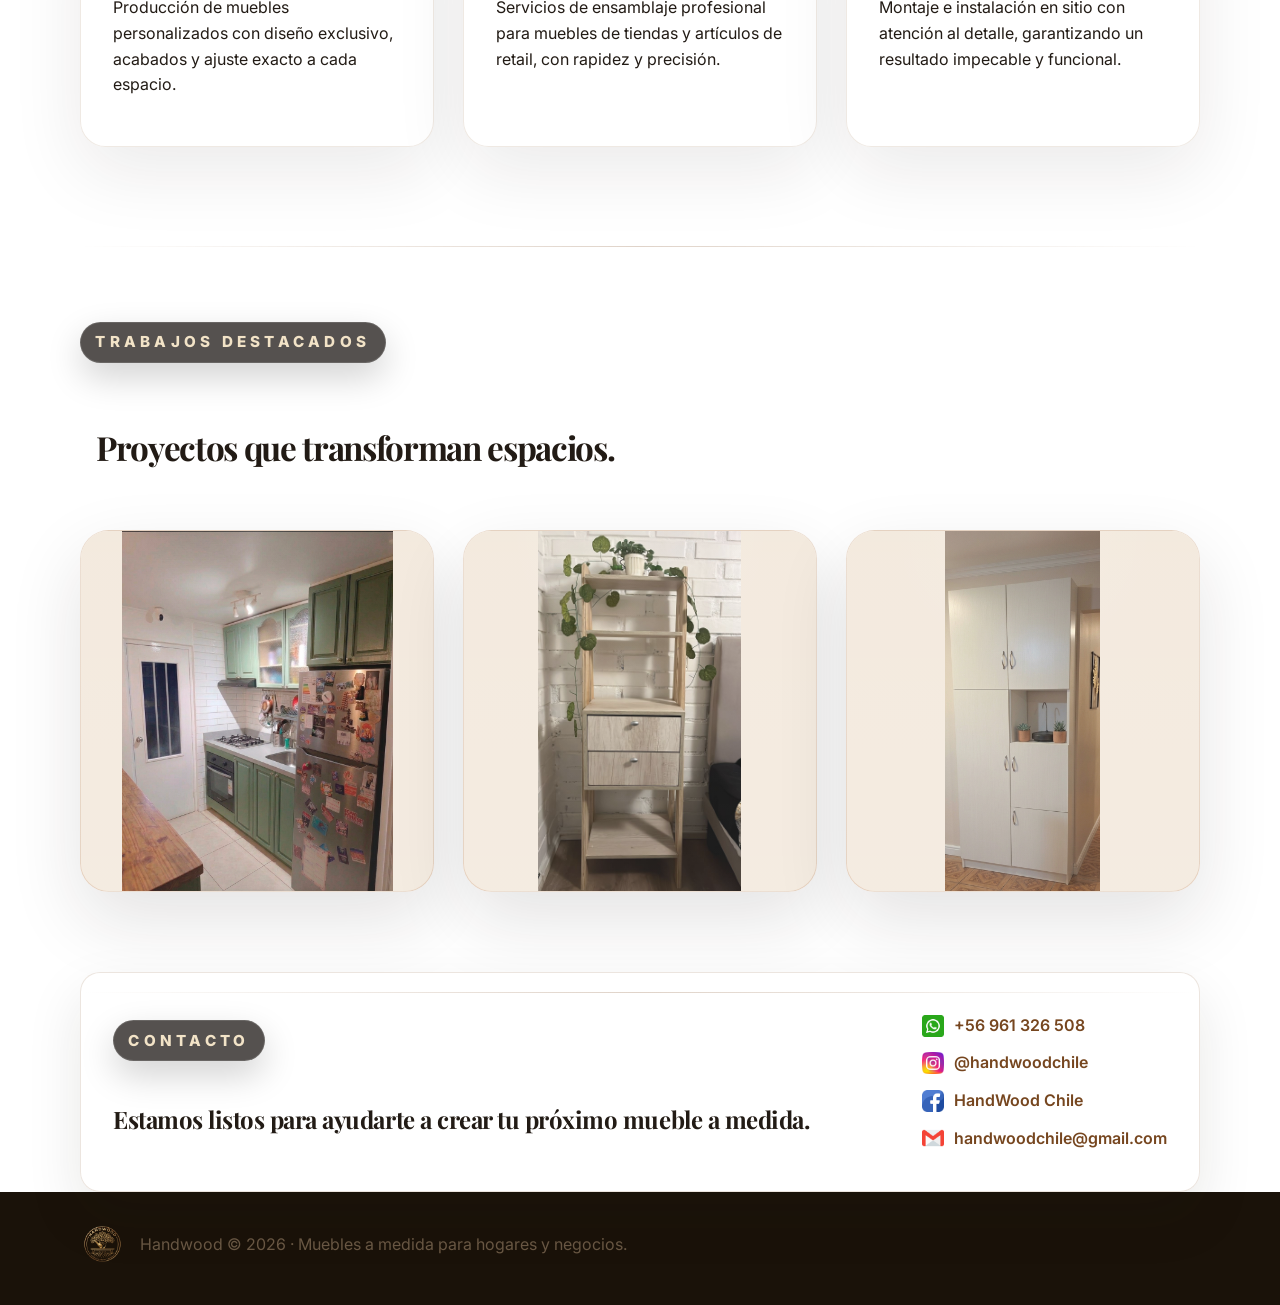
==== commit 24f0e54c: "Add files via upload" ====
--- a/index.html
+++ b/index.html
@@ -22,16 +22,19 @@
             <img src="assets/logo.png" alt="Handwood logo" class="brand-logo" />
             <span class="brand-text">HANDWOOD</span>
           </a>
-          <button class="menu-toggle" type="button" aria-label="Abrir menú" aria-expanded="false" aria-controls="mobileNav">
-            <span></span>
-            <span></span>
-            <span></span>
-          </button>
+          <div class="menu-control">
+            <span class="menu-label">Menu</span>
+            <button class="menu-toggle" type="button" aria-label="Abrir menú" aria-expanded="false" aria-controls="mobileNav">
+              <span></span>
+              <span></span>
+              <span></span>
+            </button>
+          </div>
           <div class="nav-links" id="mobileNav">
             <a href="index.html" class="active">Inicio</a>
             <a href="trabajos.html">Trabajos</a>
             <a href="catalogo.html">Catálogo</a>
-            <a href="index.html#contactos">Contacto</a>
+            <a href="index.html#contacto">Contacto</a>
           </div>
         </div>
       </nav>
@@ -119,7 +122,7 @@
         </div>
       </section>
 
-      <section class="section container cta-panel" id="contactos">
+      <section class="section container cta-panel" id="contacto">
         <div>
           <p class="eyebrow">Contacto</p>
           <h2>Estamos listos para ayudarte a crear tu próximo mueble a medida.</h2>
@@ -140,6 +143,6 @@
         <p>Handwood © 2026 · Muebles a medida para hogares y negocios.</p>
       </div>
     </footer>
-    <script src="script.js"></script>
+    <script src="script.js?v=1.0.1" defer></script>
   </body>
 </html>
--- a/styles.css
+++ b/styles.css
@@ -45,11 +45,14 @@
 }
 
 .topbar {
-  position: sticky;
+  position: fixed;
   top: 0;
-  z-index: 1000;
+  left: 0;
+  right: 0;
+  width: 100%;
+  z-index: 10000;
   backdrop-filter: blur(16px);
-  background: rgba(23, 16, 10, 0.82);
+  background: rgba(23, 16, 10, 0.92);
   border-bottom: 1px solid rgba(255, 255, 255, 0.08);
 }
 
@@ -97,24 +100,73 @@
   opacity: 0.95;
 }
 
+.topbar-inner {
+  position: relative;
+}
+
 .nav-links {
-  display: flex;
-  gap: 1.2rem;
+  position: absolute;
+  top: 100%;
+  right: 0;
+  width: min(320px, calc(100% - 2rem));
+  flex-direction: column;
+  gap: 0.75rem;
+  padding: 1.2rem;
+  border-radius: 1.4rem;
+  background: rgba(15, 10, 6, 0.98);
+  border: 1px solid rgba(255, 255, 255, 0.14);
+  box-shadow: 0 30px 80px rgba(0, 0, 0, 0.45);
+  display: none;
+  opacity: 0;
+  visibility: hidden;
+  transform: translateY(12px) scale(0.97);
+  transform-origin: top right;
+  pointer-events: none;
+  transition: opacity 0.25s ease, transform 0.25s ease, visibility 0.25s ease;
+  z-index: 10000;
+}
+
+.nav-links.open {
+  display: flex;
+  opacity: 1;
+  visibility: visible;
+  transform: translateY(0) scale(1);
+  pointer-events: auto;
 }
 
 .nav-links a {
-  color: rgba(255, 255, 255, 0.88);
+  color: rgba(255, 255, 255, 0.96);
   text-decoration: none;
   font-weight: 600;
+  padding: 0.85rem 1rem;
+  border-radius: 0.9rem;
+  background: rgba(255, 255, 255, 0.04);
 }
 
 .nav-links a.active,
 .nav-links a:hover {
   color: #ffe5b0;
+  background: rgba(255, 229, 176, 0.18);
+}
+
+.menu-control {
+  display: flex;
+  align-items: center;
+  gap: 0.2rem;
+}
+
+.menu-label {
+  color: rgba(255, 255, 255, 0.92);
+  font-weight: 700;
+  letter-spacing: 0.18em;
+  text-transform: uppercase;
+  font-size: 0.95rem;
+  margin-right: 0;
+  white-space: nowrap;
 }
 
 .menu-toggle {
-  display: none;
+  display: inline-flex;
   flex-direction: column;
   justify-content: center;
   gap: 0.25rem;
@@ -124,7 +176,7 @@
   background: transparent;
   cursor: pointer;
   position: relative;
-  z-index: 2;
+  z-index: 10001;
 }
 
 .menu-toggle span {
@@ -186,8 +238,7 @@
 }
 
 .hero-content,
-.hero .topbar,
-.hero .hero-actions,
+
 .hero .eyebrow,
 .hero h1,
 .hero p {
@@ -878,53 +929,17 @@
 }
 
 @media (max-width: 640px) {
+  .topbar {
+    z-index: 9999;
+  }
+
   .topbar-inner {
     position: relative;
   }
 
   .menu-toggle {
     display: inline-flex;
-  }
-
-  .nav-links {
-    position: absolute;
-    top: calc(100% + 0.7rem);
-    right: 0;
-    left: 0;
-    flex-direction: column;
-    gap: 0.45rem;
-    padding: 1rem;
-    border-radius: 1rem;
-    background: linear-gradient(135deg, rgba(23, 16, 10, 0.99), rgba(48, 30, 18, 0.98));
-    border: 1px solid rgba(255, 255, 255, 0.16);
-    box-shadow: 0 24px 60px rgba(0, 0, 0, 0.38);
-    display: flex;
-    opacity: 0;
-    visibility: hidden;
-    transform: translateY(-10px);
-    pointer-events: none;
-    transition: opacity 0.25s ease, transform 0.25s ease, visibility 0.25s ease;
-    z-index: 2000;
-  }
-
-  .nav-links.open {
-    opacity: 1;
-    visibility: visible;
-    transform: translateY(0);
-    pointer-events: auto;
-  }
-
-  .nav-links a {
-    padding: 0.6rem 0.4rem;
-    font-size: 1rem;
-    border-radius: 0.6rem;
-    background: rgba(255, 255, 255, 0.04);
-  }
-
-  .nav-links a:hover,
-  .nav-links a.active {
-    background: rgba(255, 229, 176, 0.16);
-    color: #ffe5b0;
+    z-index: 10001;
   }
 
   .hero-content,
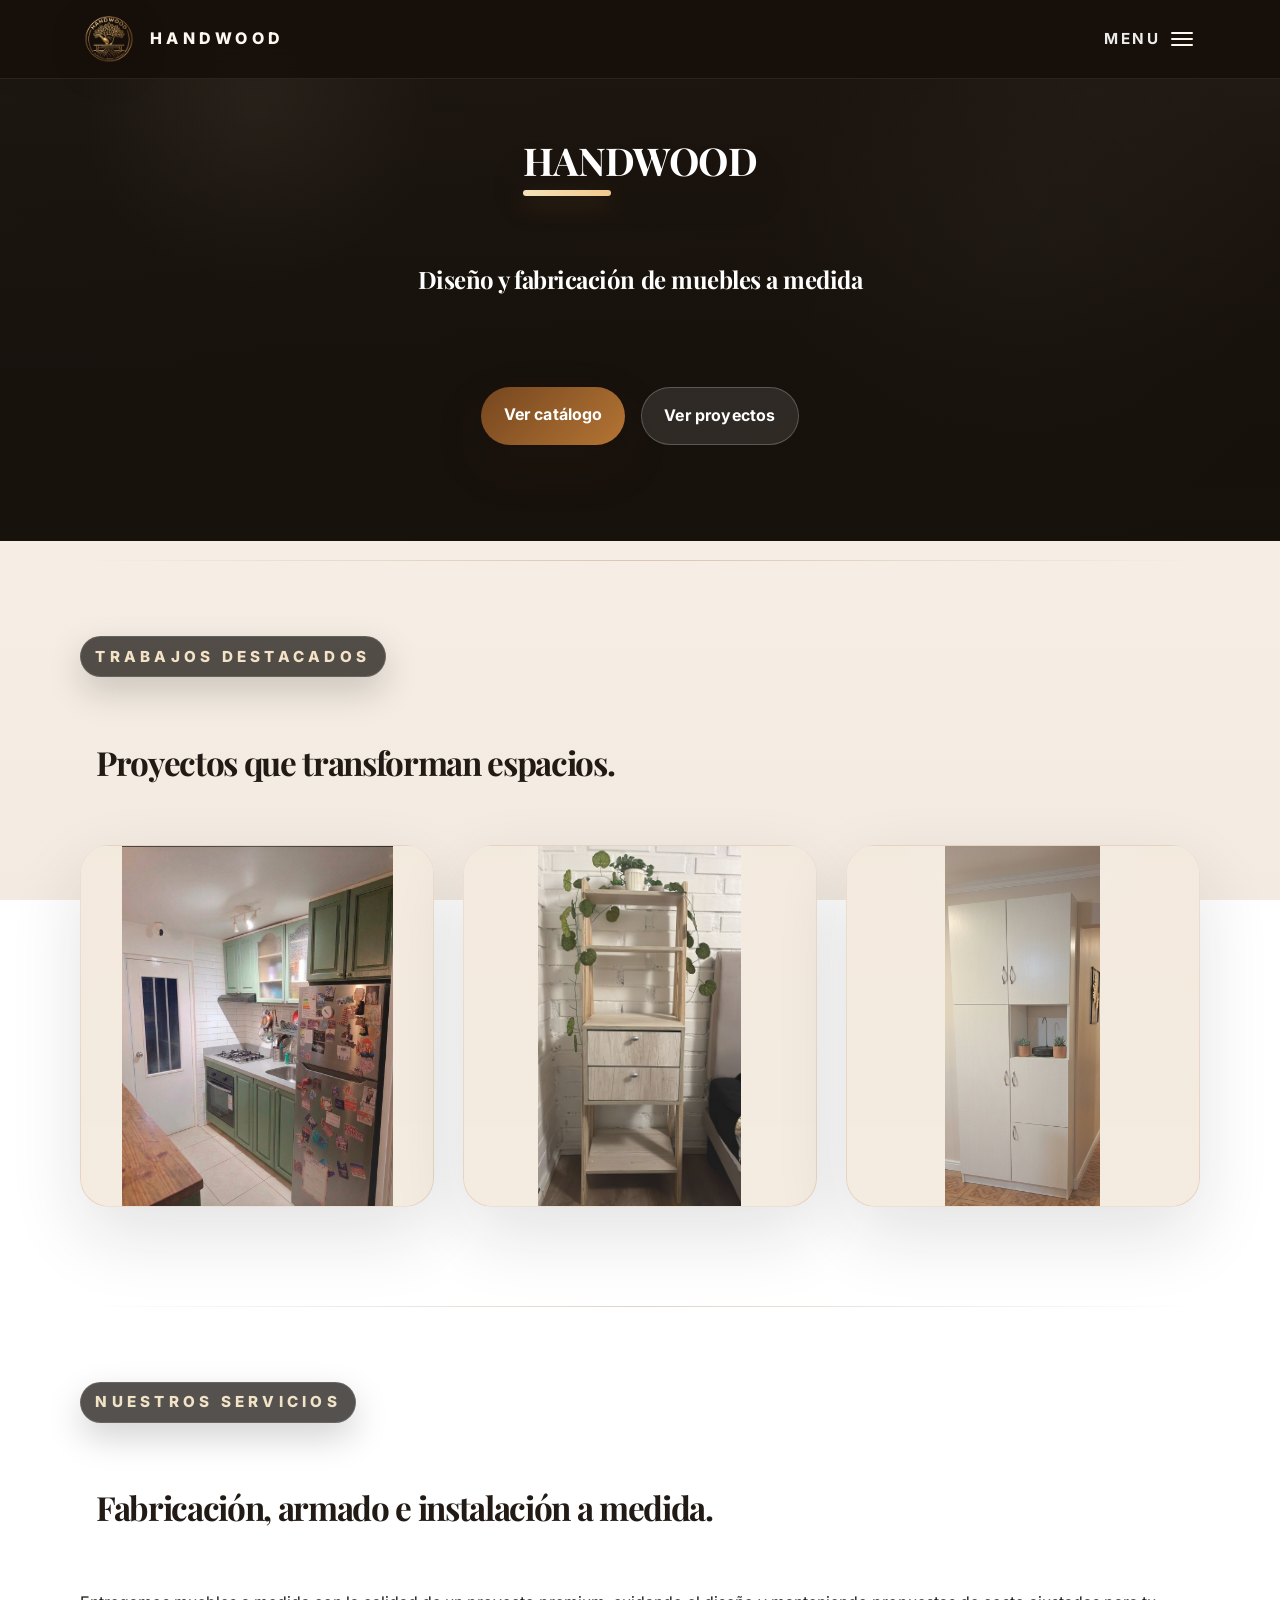
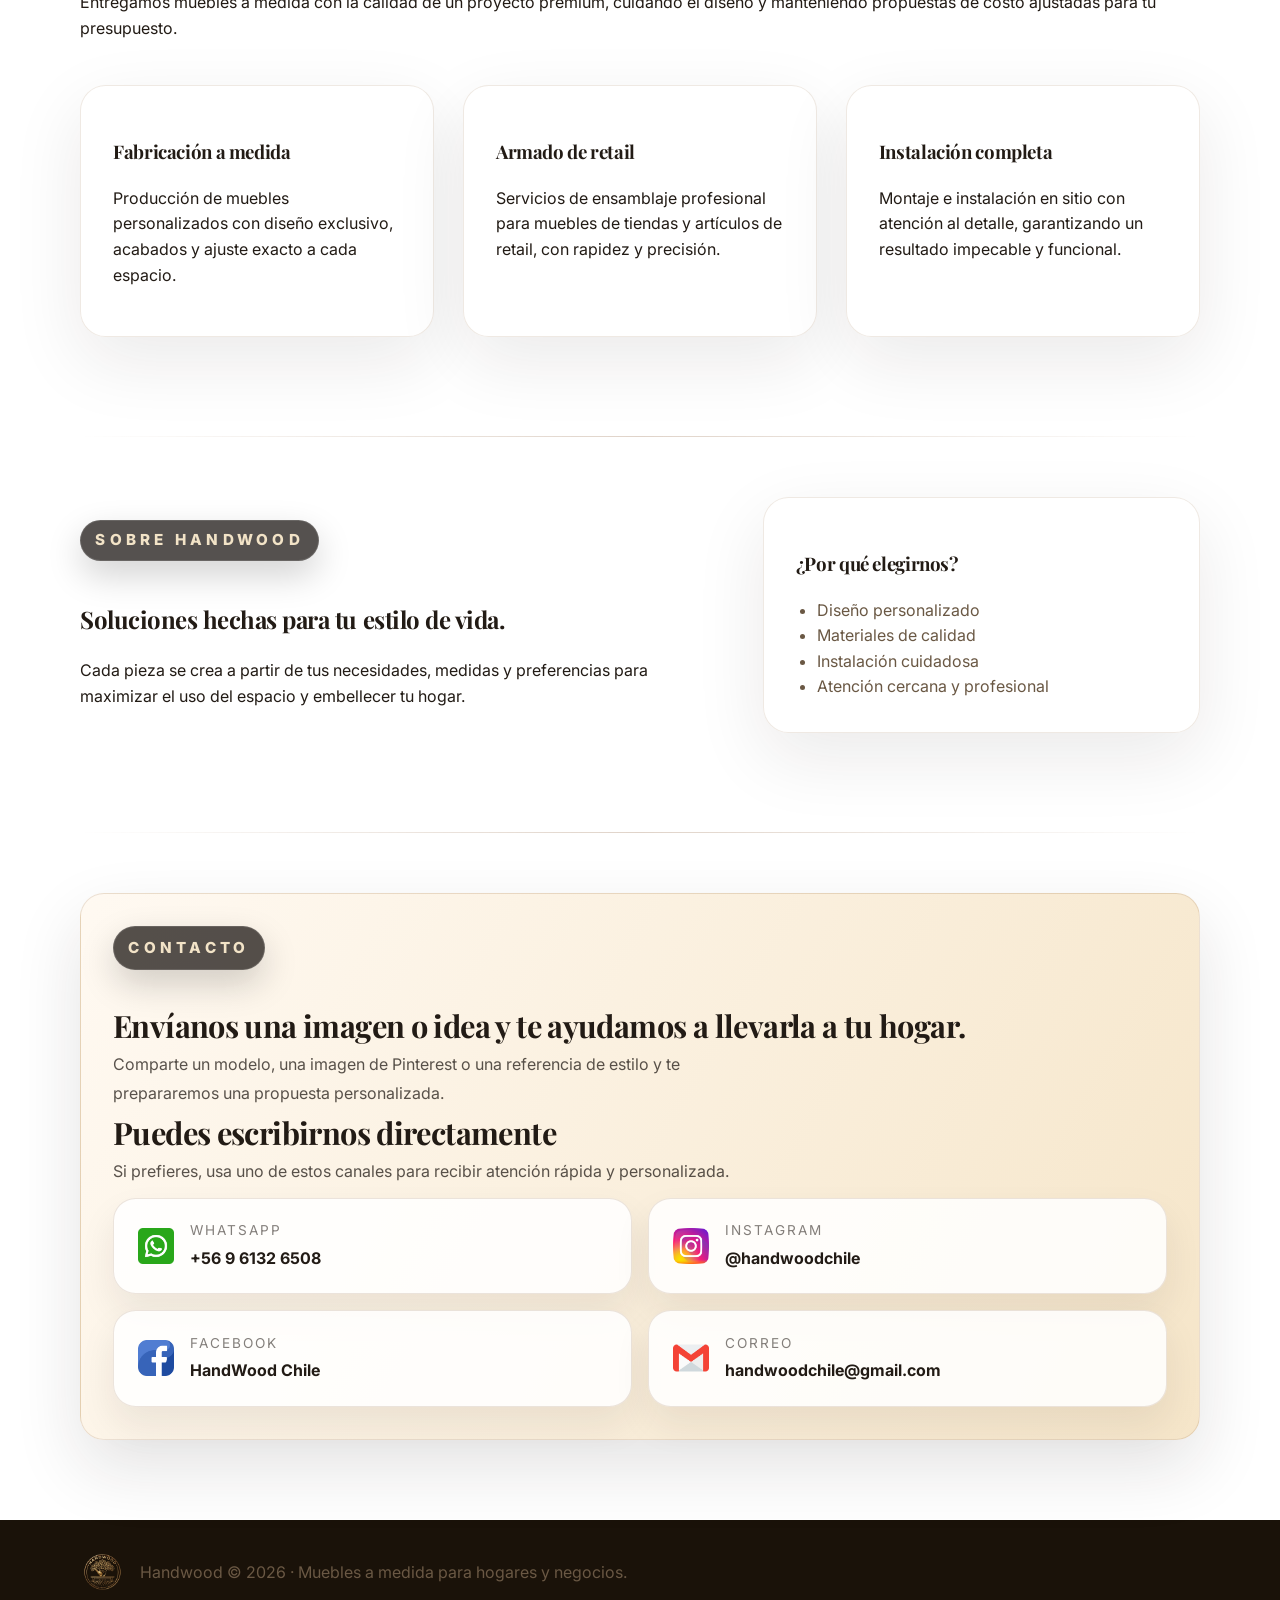
==== commit 5139dae4: "Add files via upload" ====
--- a/index.html
+++ b/index.html
@@ -6,13 +6,12 @@
     <meta http-equiv="Cache-Control" content="no-cache, no-store, must-revalidate" />
     <meta http-equiv="Pragma" content="no-cache" />
     <meta http-equiv="Expires" content="0" />
-    <title>Handwood | Muebles a medida</title>
     <meta name="description" content="Handwood crea muebles a medida con diseño, funcionalidad y acabados premium para hogares y negocios." />
     <link rel="preconnect" href="https://fonts.googleapis.com" />
     <link rel="preconnect" href="https://fonts.gstatic.com" crossorigin />
     <link href="https://fonts.googleapis.com/css2?family=Inter:wght@400;500;600;700&family=Playfair+Display:wght@600;700;800&display=swap" rel="stylesheet" />
     <link rel="icon" href="assets/logo.png" />
-    <link rel="stylesheet" href="styles.css?v=1.0.1" />
+    <link rel="stylesheet" href="styles.css?v=1.0.2" />
   </head>
   <body>
     <header class="hero">
@@ -40,13 +39,10 @@
       </nav>
 
       <div class="hero-content container">
-        <p class="eyebrow">Muebles a medida</p>
         <div class="hero-title-wrap">
-          <h1>Diseños que unen comodidad, calidad y personalidad.</h1>
+          <h1>HANDWOOD</h1>
+          <h2>Diseño y fabricación de muebles a medida</h2>
         </div>
-        <p>
-          Fabricamos cocinas, closets, muebles de TV y soluciones de almacenamiento con acabados de alta gama para cada espacio.
-        </p>
         <div class="hero-actions">
           <a class="btn btn-primary" href="catalogo.html">Ver catálogo</a>
           <a class="btn btn-secondary" href="trabajos.html">Ver proyectos</a>
@@ -55,22 +51,21 @@
     </header>
 
     <main>
-      <section class="section container intro-grid">
-        <div>
-          <p class="eyebrow">Sobre Handwood</p>
-          <h2>Soluciones hechas para tu estilo de vida.</h2>
-          <p>
-            Cada pieza se crea a partir de tus necesidades, medidas y preferencias para maximizar el uso del espacio y embellecer tu hogar.
-          </p>
+      <section class="section container">
+        <div class="section-heading">
+          <p class="eyebrow">Trabajos destacados</p>
+          <h2>Proyectos que transforman espacios.</h2>
         </div>
-        <div class="info-card">
-          <h3>¿Por qué elegirnos?</h3>
-          <ul>
-            <li>Diseño personalizado</li>
-            <li>Materiales de calidad</li>
-            <li>Instalación cuidadosa</li>
-            <li>Atención cercana y profesional</li>
-          </ul>
+        <div class="card-grid">
+          <article class="project-card featured-card">
+            <div class="card-media featured-media-one"></div>
+          </article>
+          <article class="project-card featured-card">
+            <div class="card-media featured-media-two"></div>
+          </article>
+          <article class="project-card featured-card">
+            <div class="card-media featured-media-three"></div>
+          </article>
         </div>
       </section>
 
@@ -104,37 +99,73 @@
         </div>
       </section>
 
-      <section class="section container">
-        <div class="section-heading">
-          <p class="eyebrow">Trabajos destacados</p>
-          <h2>Proyectos que transforman espacios.</h2>
+      <section class="section container intro-grid">
+        <div>
+          <p class="eyebrow">Sobre Handwood</p>
+          <h2>Soluciones hechas para tu estilo de vida.</h2>
+          <p>
+            Cada pieza se crea a partir de tus necesidades, medidas y preferencias para maximizar el uso del espacio y embellecer tu hogar.
+          </p>
         </div>
-        <div class="card-grid">
-          <article class="project-card featured-card">
-            <div class="card-media featured-media-one"></div>
-          </article>
-          <article class="project-card featured-card">
-            <div class="card-media featured-media-two"></div>
-          </article>
-          <article class="project-card featured-card">
-            <div class="card-media featured-media-three"></div>
-          </article>
+        <div class="info-card">
+          <h3>¿Por qué elegirnos?</h3>
+          <ul>
+            <li>Diseño personalizado</li>
+            <li>Materiales de calidad</li>
+            <li>Instalación cuidadosa</li>
+            <li>Atención cercana y profesional</li>
+          </ul>
         </div>
       </section>
 
       <section class="section container cta-panel" id="contacto">
-        <div>
-          <p class="eyebrow">Contacto</p>
-          <h2>Estamos listos para ayudarte a crear tu próximo mueble a medida.</h2>
-        </div>
-        <div class="contact-list">
-          <a href="https://wa.me/56961326508" target="_blank" rel="noopener noreferrer"><img src="assets/iconos/whatsapp.png" alt="WhatsApp" class="contact-icon" /> +56 961 326 508</a>
-          <a href="https://www.instagram.com/handwoodchile" target="_blank" rel="noopener noreferrer"><img src="assets/iconos/instagram.png" alt="Instagram" class="contact-icon" /> @handwoodchile</a>
-          <a href="https://www.facebook.com/profile.php?id=100071632183594" target="_blank" rel="noopener noreferrer"><img src="assets/iconos/facebook.png" alt="Facebook" class="contact-icon" /> HandWood Chile</a>
-          <a href="https://mail.google.com/mail/u/0/#inbox?compose=GTvVlcSKkxCXFVtXChXRqWVPSfSnJZwxPkMhjGSwVfLMvhdhRhLSsgWjcGKsslqhRQZgchsJSPgbg"><img src="assets/iconos/gmail.png" alt="Gmail" class="contact-icon" /> handwoodchile@gmail.com</a>
+        <div class="contact-links-panel">
+          <div class="contact-links-intro">
+            <p class="eyebrow">Contacto</p>
+            <div>
+          <h3>Envíanos una imagen o idea y te ayudamos a llevarla a tu hogar.</h3>
+          <p>
+            Comparte un modelo, una imagen de Pinterest o una referencia de estilo y te
+            prepararemos una propuesta personalizada.
+            <h3>Puedes escribirnos directamente</h3>
+            <p>
+              Si prefieres, usa uno de estos canales para recibir atención rápida y personalizada.
+            </p>
+          </div>
+          <div class="contact-links-grid">
+            <a class="contact-card" href="https://wa.me/56961326508" target="_blank" rel="noopener noreferrer">
+              <img src="assets/iconos/whatsapp.png" alt="WhatsApp" class="contact-icon" />
+              <div>
+                <span>WhatsApp</span>
+                <strong>+56 9 6132 6508</strong>
+              </div>
+            </a>
+            <a class="contact-card" href="https://www.instagram.com/handwoodchile" target="_blank" rel="noopener noreferrer">
+              <img src="assets/iconos/instagram.png" alt="Instagram" class="contact-icon" />
+              <div>
+                <span>Instagram</span>
+                <strong>@handwoodchile</strong>
+              </div>
+            </a>
+            <a class="contact-card" href="https://www.facebook.com/profile.php?id=100071632183594" target="_blank" rel="noopener noreferrer">
+              <img src="assets/iconos/facebook.png" alt="Facebook" class="contact-icon" />
+              <div>
+                <span>Facebook</span>
+                <strong>HandWood Chile</strong>
+              </div>
+            </a>
+            <a class="contact-card" href="https://mail.google.com/mail/u/0/#inbox?compose=GTvVlcSKkxCXFVtXChXRqWVPSfSnJZwxPkMhjGSwVfLMvhdhRhLSsgWjcGKsslqhRQZgchsJSPgbg" target="_blank" rel="noopener noreferrer">
+              <img src="assets/iconos/gmail.png" alt="Gmail" class="contact-icon" />
+              <div>
+                <span>Correo</span>
+                <strong>handwoodchile@gmail.com</strong>
+              </div>
+            </a>
+          </div>
         </div>
       </section>
     </main>
+    
     
 
     <footer class="footer">
@@ -145,4 +176,4 @@
     </footer>
     <script src="script.js?v=1.0.1" defer></script>
   </body>
-</html>
+</html>
--- a/styles.css
+++ b/styles.css
@@ -343,10 +343,49 @@
   max-width: fit-content;
 }
 
+.contact-links-intro .eyebrow {
+  text-transform: uppercase;
+  letter-spacing: 0.28em;
+  font-size: 0.95rem;
+  font-weight: 800;
+  color: #f2e3c7;
+  margin-bottom: 1.2rem;
+  display: inline-flex;
+  align-items: center;
+  gap: 0.45rem;
+  padding: 0.45rem 0.9rem;
+  border-radius: 999px;
+  background: rgba(20, 15, 12, 0.72);
+  border: 1px solid rgba(255, 255, 255, 0.12);
+  box-shadow: 0 14px 35px rgba(0, 0, 0, 0.18);
+  max-width: fit-content;
+}
+
 .hero-content .eyebrow,
 .page-intro .eyebrow {
   display: block;
   margin-bottom: 1.8rem;
+}
+
+.hero-subtitle {
+  max-width: 760px;
+  margin: 0 auto;
+  text-align: center;
+  color: rgba(255, 255, 255, 0.92);
+  font-weight: 500;
+  line-height: 1.75;
+}
+
+.hero-content,
+.page-intro {
+  text-align: center;
+}
+
+.page-intro h1,
+.page-intro p,
+.page-intro .eyebrow {
+  margin-left: auto;
+  margin-right: auto;
 }
 
 .section-heading {
@@ -368,6 +407,7 @@
 
 .hero-actions {
   display: flex;
+  justify-content: center;
   gap: 1rem;
   flex-wrap: wrap;
   margin-top: 1.7rem;
@@ -385,6 +425,35 @@
 
 .btn:hover {
   transform: translateY(-2px);
+}
+
+.button {
+  display: inline-flex;
+  align-items: center;
+  justify-content: center;
+  gap: 0.65rem;
+  padding: 1rem 1.9rem;
+  border-radius: 999px;
+  text-decoration: none;
+  font-weight: 700;
+  letter-spacing: 0.02em;
+  color: #221b15;
+  background: linear-gradient(135deg, rgba(255, 248, 239, 0.98), rgba(186, 124, 53, 0.98));
+  border: 1px solid rgba(255, 255, 255, 0.65);
+  box-shadow: 0 24px 52px rgba(118, 70, 31, 0.24);
+  backdrop-filter: blur(10px);
+  transition: transform 0.2s ease, box-shadow 0.2s ease, background 0.2s ease, filter 0.2s ease;
+}
+
+.button:hover {
+  transform: translateY(-2px);
+  box-shadow: 0 28px 68px rgba(118, 70, 31, 0.28);
+  background: linear-gradient(135deg, rgba(255, 252, 244, 1), rgba(172, 94, 42, 1));
+}
+
+.button:focus-visible {
+  outline: 2px solid rgba(255, 255, 255, 0.75);
+  outline-offset: 3px;
 }
 
 .btn-primary {
@@ -863,43 +932,109 @@
   font-weight: 700;
 }
 
-.cta-panel {
+.form-help {
+  margin: 0;
+  color: var(--muted);
+  font-size: 0.95rem;
+}
+
+.form-status {
+  margin: 0;
+  color: var(--accent);
+  font-size: 0.95rem;
+  font-weight: 700;
+}
+
+.form-status.error {
+  color: #a23019;
+}
+
+.contact-links-panel {
+  display: grid;
+  gap: 1.5rem;
+  background: linear-gradient(120deg, rgba(255, 249, 241, 0.95), rgba(245, 228, 198, 0.95));
+  border: 1px solid rgba(124, 72, 29, 0.14);
+  border-radius: 1.5rem;
+  padding: 2rem;
+  box-shadow: 0 28px 68px rgba(34, 27, 21, 0.12);
+}
+
+.contact-links-intro {
+  display: grid;
+  gap: 0.75rem;
+}
+
+.contact-links-intro h3 {
+  margin: 0;
+  font-size: clamp(1.6rem, 2.4vw, 2rem);
+  color: #221b15;
+}
+
+.contact-links-intro p {
+  margin: 0;
+  color: rgba(34, 27, 21, 0.75);
+  max-width: 640px;
+  line-height: 1.8;
+}
+
+.contact-links-grid {
+  display: grid;
+  grid-template-columns: repeat(2, minmax(0, 1fr));
+  gap: 1rem;
+}
+
+.contact-card {
   display: flex;
-  justify-content: space-between;
-  align-items: center;
-  gap: 1.5rem;
-  background: rgba(255,255,255,0.95);
+  align-items: center;
+  gap: 1rem;
+  padding: 1.35rem 1.5rem;
+  border-radius: 1.4rem;
+  background: rgba(255, 255, 255, 0.86);
   border: 1px solid rgba(124, 72, 29, 0.14);
-  border-radius: 1.25rem;
-  padding: 2rem;
-  box-shadow: 0 24px 56px rgba(34, 27, 21, 0.1);
-}
-
-.contact-list {
-  display: flex;
-  flex-direction: column;
-  gap: 0.75rem;
-}
-
-.contact-list a {
-  color: var(--accent);
+  box-shadow: 0 18px 36px rgba(34, 27, 21, 0.08);
   text-decoration: none;
-  font-weight: 600;
-  transition: color 0.2s ease, transform 0.2s ease;
-  display: inline-flex;
-  align-items: center;
-  gap: 0.6rem;
+  color: var(--text);
+  transition: transform 0.2s ease, box-shadow 0.2s ease, border-color 0.2s ease;
+}
+
+.contact-card:hover {
+  transform: translateY(-3px);
+  box-shadow: 0 24px 46px rgba(34, 27, 21, 0.14);
+  border-color: rgba(124, 72, 29, 0.22);
+}
+
+.contact-card span {
+  display: block;
+  font-size: 0.85rem;
+  text-transform: uppercase;
+  letter-spacing: 0.15em;
+  color: rgba(34, 27, 21, 0.56);
+}
+
+.contact-card strong {
+  display: block;
+  margin-top: 0.25rem;
+  font-size: 1rem;
+  color: #221b15;
 }
 
 .contact-icon {
-  width: 22px;
-  height: 22px;
+  width: 36px;
+  height: 36px;
   object-fit: contain;
-}
-
-.contact-list a:hover {
-  color: var(--accent-2);
-  transform: translateX(4px);
+  flex-shrink: 0;
+}
+
+@media (max-width: 860px) {
+  .contact-links-grid {
+    grid-template-columns: 1fr;
+  }
+}
+
+@media (max-width: 640px) {
+  .contact-links-panel {
+    padding: 1.5rem;
+  }
 }
 
 .catalog-card ul {
@@ -926,6 +1061,27 @@
   .cta-panel {
     display: grid;
   }
+
+  .hero-actions {
+    flex-direction: column;
+    align-items: stretch;
+    gap: 0.9rem;
+  }
+
+  .hero-actions .btn,
+  .button {
+    width: 100%;
+    padding-left: 1.25rem;
+    padding-right: 1.25rem;
+  }
+
+  .cta-panel {
+    gap: 1rem;
+  }
+
+  .form-grid {
+    grid-template-columns: 1fr;
+  }
 }
 
 @media (max-width: 640px) {
@@ -946,4 +1102,29 @@
   .page-intro {
     padding: 3rem 0 4rem;
   }
-}
+
+  .hero-content h1,
+  .section-heading h2 {
+    font-size: clamp(1.8rem, 5vw, 2.4rem);
+  }
+
+  .hero-content p,
+  .page-intro p,
+  .section-heading p {
+    font-size: 1rem;
+  }
+
+  .hero-actions .btn,
+  .button {
+    font-size: 1rem;
+    padding: 0.95rem 1.2rem;
+  }
+
+  .button {
+    border-radius: 1.25rem;
+  }
+
+  .cta-panel {
+    padding: 1.4rem;
+  }
+}
